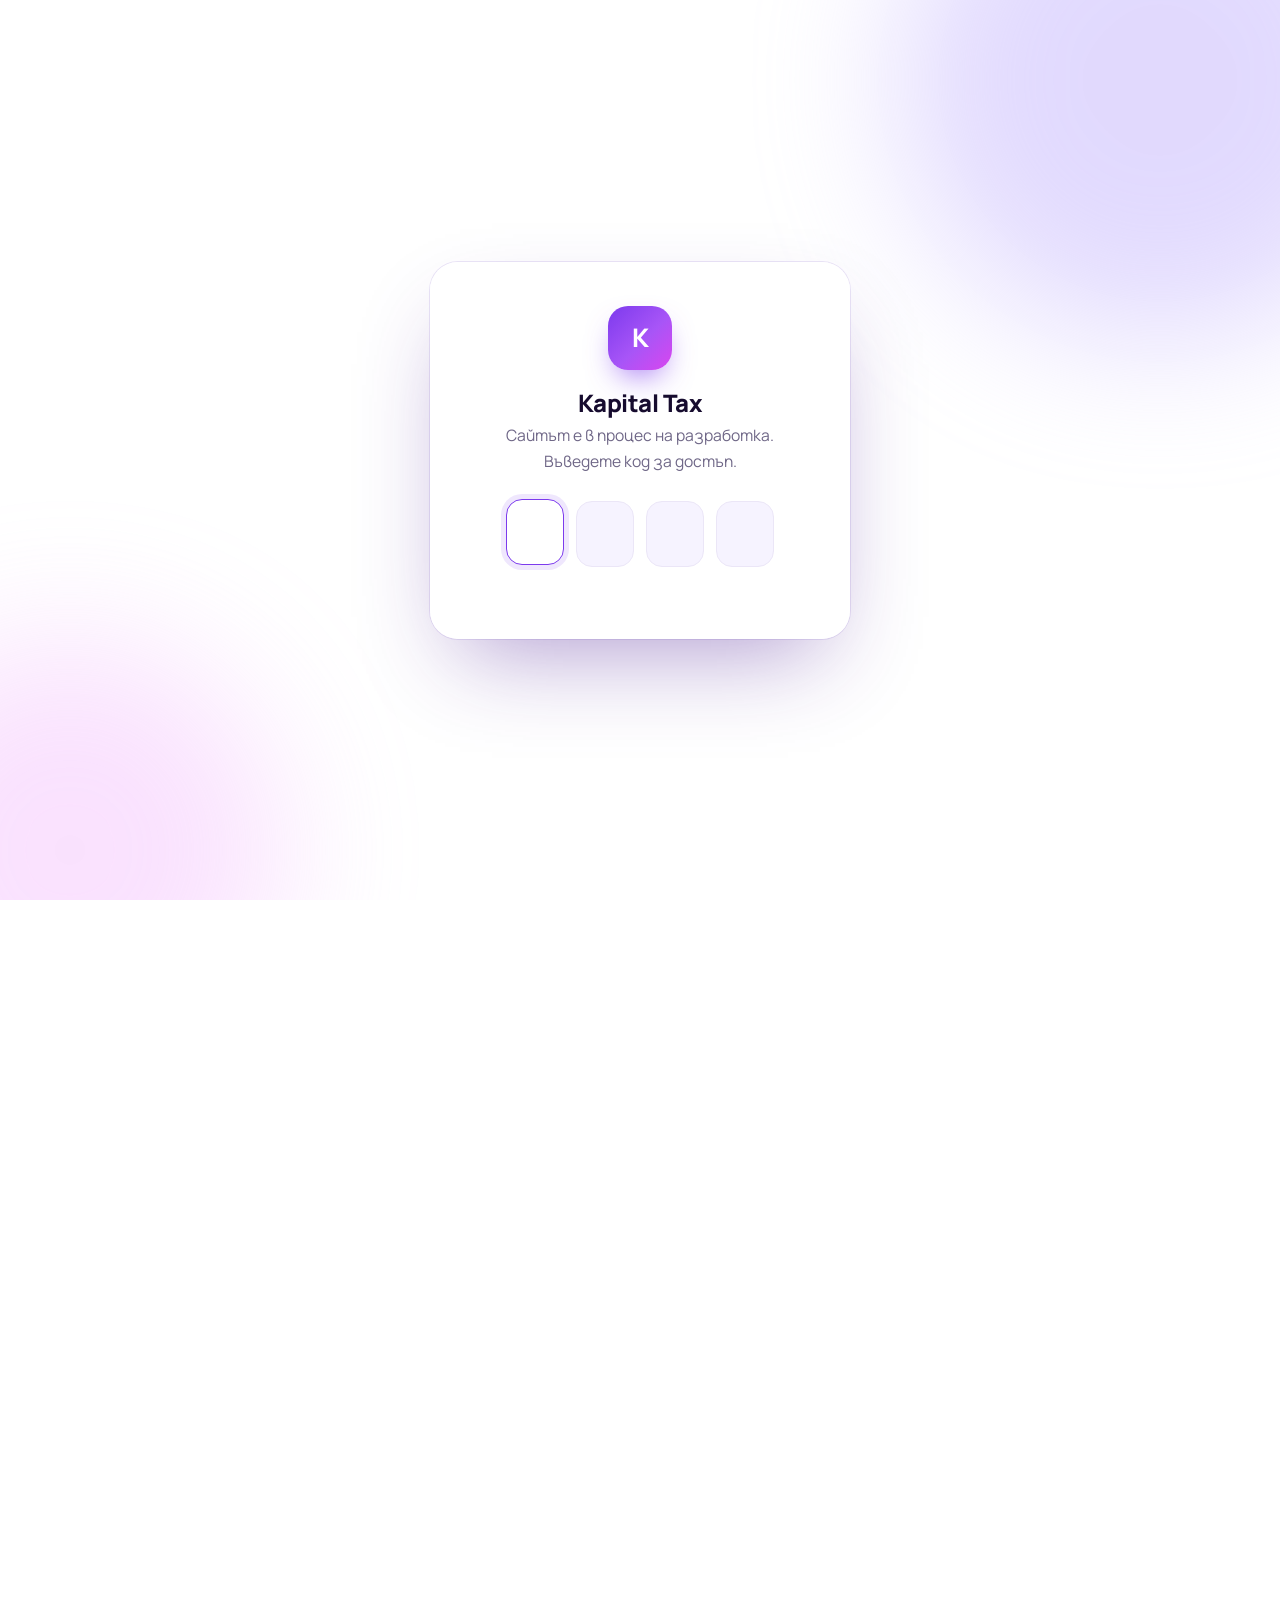
==== ceni.html @ 1e1e2629 "Kapital Tax website Co-Authored-By: Claude Opus 5.5 <noreply@anthropic.com>" ====
<!doctype html>
<html lang="bg">
<head>
  <meta charset="utf-8">
  <meta name="viewport" content="width=device-width, initial-scale=1">
  <title>Цени — Kapital Tax</title>
  <meta name="description" content="Прозрачни цени за счетоводно обслужване от Kapital Tax. Пакети за стартиращи, растящи и големи фирми.">
  <meta name="theme-color" content="#7c3aed">
  <link rel="icon" href="assets/img/favicon.svg" type="image/svg+xml">
  <link rel="preconnect" href="https://fonts.googleapis.com">
  <link rel="preconnect" href="https://fonts.gstatic.com" crossorigin>
  <link href="https://fonts.googleapis.com/css2?family=Manrope:wght@400;500;600;700;800&display=swap" rel="stylesheet">
  <link rel="stylesheet" href="assets/css/styles.css">
  <script src="assets/js/gate.js"></script>
</head>
<body data-page="ceni">
  <div class="loader"><span class="logo-mark">K</span></div>
  <header id="site-header"></header>

  <main>
    <section class="page-hero">
      <div class="hero-bg"><div class="grid-bg"></div><div class="blob blob-1"></div><div class="blob blob-2"></div></div>
      <div class="container">
        <div class="crumbs reveal"><a href="index.html">Начало</a> / <span>Цени</span></div>
        <h1 class="reveal" style="--d:.1s">Прозрачни цени, <span class="grad-text">без изненади</span></h1>
        <p class="reveal" style="--d:.2s">Изберете пакет според обема на бизнеса си. Всички цени са без ДДС и включват личен счетоводител.</p>
      </div>
    </section>

    <section class="section" style="padding-top:20px">
      <div class="container" style="text-align:center">
        <div class="toggle reveal">
          <span class="pill"></span>
          <button class="on" data-period="month">Месечно</button>
          <button data-period="year">Годишно <span class="save">−15%</span></button>
        </div>
        <div class="grid grid-3" data-stagger style="text-align:left;align-items:stretch">
          <div class="card price-card">
            <div class="card-icon" data-icon="rocket"></div>
            <h3>Старт</h3>
            <p>За нови фирми и ЕТ без регистрация по ДДС.</p>
            <div class="price">€<span class="val" data-month="90">90</span><small>/ месец</small></div>
            <ul>
              <li>До 30 документа месечно</li><li>Без ДДС регистрация</li><li>До 2 служители</li><li>Годишно приключване</li><li>Имейл поддръжка</li>
            </ul>
            <a href="kontakti.html?usluga=schetovodstvo" class="btn btn--ghost">Избери Старт</a>
          </div>
          <div class="card price-card featured">
            <span class="badge">Най-избиран</span>
            <div class="card-icon" data-icon="chart"></div>
            <h3>Бизнес</h3>
            <p>За растящи фирми, регистрирани по ДДС.</p>
            <div class="price">€<span class="val" data-month="190">190</span><small>/ месец</small></div>
            <ul>
              <li>До 120 документа месечно</li><li>ДДС, VIES и Интрастат</li><li>До 10 служители</li><li>Месечни управленски справки</li><li>Личен счетоводител</li><li>Приоритетна поддръжка</li>
            </ul>
            <a href="kontakti.html?usluga=schetovodstvo" class="btn btn--primary">Избери Бизнес <i data-icon="arrow"></i></a>
          </div>
          <div class="card price-card">
            <div class="card-icon" data-icon="building"></div>
            <h3>Премиум</h3>
            <p>За утвърдени компании с голям обем.</p>
            <div class="price">€<span class="val" data-month="390">390</span><small>/ месец</small></div>
            <ul>
              <li>Неограничени документи*</li><li>Над 10 служители</li><li>Данъчно планиране</li><li>Представителство пред НАП</li><li>Срещи на място</li><li>Финансов анализ и бюджет</li>
            </ul>
            <a href="kontakti.html?usluga=schetovodstvo" class="btn btn--ghost">Избери Премиум</a>
          </div>
        </div>
        <p class="reveal" style="color:var(--muted);font-size:.9rem;margin-top:30px">* В рамките на разумна употреба. Еднократни услуги (регистрация, консултации) се офертират отделно.</p>
      </div>
    </section>

    <section class="section section--tint">
      <div class="container">
        <div class="section-head center reveal">
          <span class="eyebrow">Еднократни услуги</span>
          <h2>Допълнителни услуги</h2>
        </div>
        <div class="grid grid-3" data-stagger>
          <div class="card"><div class="card-icon" data-icon="building"></div><h3>Регистрация на ЕООД</h3><p>Документи, ТР и банкова сметка.</p><div class="price" style="font-size:2rem">от €150</div></div>
          <div class="card"><div class="card-icon" data-icon="file"></div><h3>Годишно приключване</h3><p>За фирми без абонамент.</p><div class="price" style="font-size:2rem">от €250</div></div>
          <div class="card"><div class="card-icon" data-icon="chat"></div><h3>Данъчна консултация</h3><p>Час с данъчен експерт.</p><div class="price" style="font-size:2rem">от €60</div></div>
        </div>
      </div>
    </section>

    <section class="section">
      <div class="container">
        <div class="section-head center reveal"><span class="eyebrow">Въпроси за цените</span><h2>Полезно да знаете</h2></div>
        <div class="faq" data-stagger>
          <div class="faq-item"><button class="faq-q" aria-expanded="false">Има ли скрити такси?<span class="pm"></span></button><div class="faq-a"><div><p>Не. Цената в договора е цената, която плащате. Ако обемът ви се промени значително, предварително ви уведомяваме и договаряме нов пакет.</p></div></div></div>
          <div class="faq-item"><button class="faq-q" aria-expanded="false">Мога ли да сменя пакета си?<span class="pm"></span></button><div class="faq-a"><div><p>Да, по всяко време — с ефект от следващия месец.</p></div></div></div>
          <div class="faq-item"><button class="faq-q" aria-expanded="false">Има ли минимален срок на договора?<span class="pm"></span></button><div class="faq-a"><div><p>Месечните пакети нямат минимален срок, само 1 месец предизвестие. Годишното плащане носи 15% отстъпка.</p></div></div></div>
        </div>
      </div>
    </section>

    <section class="section" style="padding-top:0">
      <div class="container">
        <div class="cta reveal zoom">
          <span class="cta-orb o1"></span><span class="cta-orb o2"></span>
          <div style="position:relative"><h2>Нужна ви е персонална оферта?</h2><p>Изпратете ни няколко детайла и ще получите точна цена до 24 часа.</p></div>
          <div class="cta-actions"><a href="kontakti.html" class="btn btn--white" data-magnetic>Поискай оферта <i data-icon="arrow"></i></a></div>
        </div>
      </div>
    </section>
  </main>

  <footer id="site-footer"></footer>
  <script src="assets/js/main.js"></script>
</body>
</html>
---- assets/css/styles.css ----
/* =========================================================
   Kapital Tax — основен стил
   ========================================================= */
:root {
  --purple-900: #2a0f5c;
  --purple-800: #3b1585;
  --purple-700: #5b21b6;
  --purple-600: #6d28d9;
  --purple-500: #7c3aed;
  --purple-400: #a78bfa;
  --purple-200: #ddd6fe;
  --purple-100: #ede9fe;
  --purple-50: #f6f3ff;
  --pink: #d946ef;
  --ink: #160b2e;
  --text: #3d3554;
  --muted: #6f6787;
  --line: #ebe6f7;
  --white: #ffffff;
  --bg: #ffffff;
  --radius: 22px;
  --radius-sm: 14px;
  --shadow-sm: 0 2px 10px rgba(46, 16, 101, .06);
  --shadow: 0 18px 50px -18px rgba(76, 29, 149, .28);
  --shadow-lg: 0 40px 90px -30px rgba(76, 29, 149, .45);
  --grad: linear-gradient(135deg, #7c3aed 0%, #a855f7 55%, #d946ef 100%);
  --ease: cubic-bezier(.2, .8, .2, 1);
  --container: 1200px;
}

*, *::before, *::after { box-sizing: border-box; }
html { scroll-behavior: smooth; -webkit-text-size-adjust: 100%; }
body {
  margin: 0;
  font-family: "Manrope", system-ui, -apple-system, "Segoe UI", sans-serif;
  color: var(--text);
  background: var(--bg);
  line-height: 1.65;
  font-size: 17px;
  -webkit-font-smoothing: antialiased;
  overflow-x: hidden;
}
html, body, main { overflow-x: clip; }
img, svg { display: block; max-width: 100%; }
a { color: inherit; text-decoration: none; }
button, input, select, textarea { font: inherit; color: inherit; }
h1, h2, h3, h4 { color: var(--ink); line-height: 1.12; margin: 0 0 .5em; letter-spacing: -.02em; font-weight: 800; }
h1 { font-size: clamp(2.3rem, 5vw, 4.1rem); letter-spacing: -.035em; }
h2 { font-size: clamp(1.9rem, 3.8vw, 3rem); letter-spacing: -.03em; }
h3 { font-size: 1.28rem; }
p { margin: 0 0 1em; }
::selection { background: var(--purple-500); color: #fff; }

.container { width: min(var(--container), 100% - 40px); margin-inline: auto; }
.section { padding: clamp(80px, 11vw, 140px) 0; position: relative; }
.section--tint { background: var(--purple-50); }
.section--dark { background: var(--ink); color: #cfc7e6; }
.section--dark h2, .section--dark h3 { color: #fff; }

.grad-text {
  background: var(--grad);
  -webkit-background-clip: text;
  background-clip: text;
  color: transparent;
  background-size: 200% 200%;
  animation: gradShift 6s ease infinite;
}
@keyframes gradShift { 0%,100% { background-position: 0% 50%; } 50% { background-position: 100% 50%; } }

.eyebrow {
  display: inline-flex; align-items: center; gap: 10px;
  font-size: .8rem; font-weight: 700; letter-spacing: .14em; text-transform: uppercase;
  color: var(--purple-600);
  padding: 8px 16px; border-radius: 99px;
  background: var(--purple-100);
  margin-bottom: 22px;
}
.eyebrow::before { content: ""; width: 7px; height: 7px; border-radius: 50%; background: var(--purple-500); box-shadow: 0 0 0 4px rgba(124,58,237,.18); animation: pulse 2s infinite; }
.section--dark .eyebrow { background: rgba(167,139,250,.14); color: var(--purple-200); }
@keyframes pulse { 0%,100% { box-shadow: 0 0 0 4px rgba(124,58,237,.18); } 50% { box-shadow: 0 0 0 8px rgba(124,58,237,0); } }

.section-head { max-width: 720px; margin-bottom: 60px; }
.section-head.center { text-align: center; margin-inline: auto; }
.section-head p { font-size: 1.12rem; color: var(--muted); }
.section--dark .section-head p { color: #a99fc6; }

/* ---------- Buttons ---------- */
.btn {
  --bx: 50%; --by: 50%;
  position: relative; display: inline-flex; align-items: center; justify-content: center; gap: 10px;
  padding: 16px 28px; border-radius: 99px; border: 0; cursor: pointer;
  font-weight: 700; font-size: 1rem; white-space: nowrap;
  transition: transform .35s var(--ease), box-shadow .35s var(--ease), background .3s;
  overflow: hidden; isolation: isolate;
}
.btn svg { width: 18px; height: 18px; transition: transform .35s var(--ease); }
.btn:hover svg { transform: translateX(4px); }
.btn--primary { background: var(--grad); color: #fff; box-shadow: 0 14px 34px -12px rgba(124,58,237,.7); }
.btn--primary::after {
  content: ""; position: absolute; inset: 0; z-index: -1;
  background: radial-gradient(160px circle at var(--bx) var(--by), rgba(255,255,255,.35), transparent 60%);
  opacity: 0; transition: opacity .3s;
}
.btn--primary:hover { transform: translateY(-3px); box-shadow: 0 22px 40px -14px rgba(124,58,237,.8); }
.btn--primary:hover::after { opacity: 1; }
.btn--ghost { background: #fff; color: var(--ink); box-shadow: inset 0 0 0 1.5px var(--line); }
.btn--ghost:hover { box-shadow: inset 0 0 0 1.5px var(--purple-400); color: var(--purple-600); transform: translateY(-3px); }
.btn--white { background: #fff; color: var(--purple-700); }
.btn--white:hover { transform: translateY(-3px); box-shadow: 0 20px 40px -14px rgba(0,0,0,.4); }
.btn--sm { padding: 12px 22px; font-size: .94rem; }

/* ---------- Header ---------- */
.header {
  position: fixed; inset: 0 0 auto; z-index: 100;
  padding: 18px 0;
  transition: padding .4s var(--ease), background .4s, box-shadow .4s, backdrop-filter .4s;
}
.header.scrolled {
  padding: 10px 0;
  background: rgba(255,255,255,.93);
  backdrop-filter: saturate(180%) blur(16px);
  -webkit-backdrop-filter: saturate(180%) blur(16px);
  box-shadow: 0 1px 0 var(--line), 0 10px 30px -20px rgba(76,29,149,.25);
}
.header .container { display: flex; align-items: center; justify-content: space-between; gap: 24px; }
.logo { display: flex; align-items: center; gap: 12px; font-weight: 800; font-size: 1.28rem; color: var(--ink); letter-spacing: -.02em; }
.logo-mark {
  width: 42px; height: 42px; border-radius: 13px; background: var(--grad);
  display: grid; place-items: center; color: #fff; font-weight: 800; font-size: 1.15rem;
  box-shadow: 0 10px 22px -8px rgba(124,58,237,.7);
  transition: transform .5s var(--ease);
}
.logo:hover .logo-mark { transform: rotate(-8deg) scale(1.06); }
.logo span b { color: var(--purple-600); font-weight: 800; }

.nav { display: flex; align-items: center; gap: 6px; }
.nav a {
  position: relative; padding: 10px 16px; border-radius: 99px; font-weight: 600; font-size: .97rem; color: var(--text);
  transition: color .25s, background .25s;
}
.nav a:hover { color: var(--purple-600); background: var(--purple-50); }
.nav a.active { color: var(--purple-600); }
.nav a.active::after { content: ""; position: absolute; left: 50%; bottom: 4px; width: 5px; height: 5px; border-radius: 50%; background: var(--purple-500); transform: translateX(-50%); }
.header-cta { display: flex; align-items: center; gap: 14px; }
.header-phone { font-weight: 700; color: var(--ink); font-size: .95rem; display: flex; align-items: center; gap: 8px; }
.header-phone svg { width: 18px; color: var(--purple-500); }

.burger { display: none; width: 46px; height: 46px; border-radius: 14px; border: 0; background: var(--purple-50); cursor: pointer; position: relative; }
.burger span { position: absolute; left: 13px; right: 13px; height: 2px; background: var(--ink); border-radius: 2px; transition: transform .4s var(--ease), opacity .3s, top .4s var(--ease); }
.burger span:nth-child(1) { top: 16px; } .burger span:nth-child(2) { top: 22px; } .burger span:nth-child(3) { top: 28px; }
body.menu-open .burger span:nth-child(1) { top: 22px; transform: rotate(45deg); }
body.menu-open .burger span:nth-child(2) { opacity: 0; }
body.menu-open .burger span:nth-child(3) { top: 22px; transform: rotate(-45deg); }

/* ---------- Hero ---------- */
.hero { position: relative; padding: 170px 0 110px; overflow: hidden; }
.hero-bg { position: absolute; inset: 0; z-index: -1; pointer-events: none; }
.blob { position: absolute; border-radius: 50%; filter: blur(70px); opacity: .55; will-change: transform; }
.blob-1 { width: 560px; height: 560px; background: #c4b5fd; top: -160px; right: -120px; animation: float1 16s ease-in-out infinite; }
.blob-2 { width: 420px; height: 420px; background: #f0abfc; bottom: -120px; left: -140px; opacity: .35; animation: float2 18s ease-in-out infinite; }
.blob-3 { width: 300px; height: 300px; background: #a78bfa; top: 40%; left: 45%; opacity: .25; animation: float1 20s ease-in-out infinite reverse; }
@keyframes float1 { 0%,100% { transform: translate(0,0) scale(1); } 33% { transform: translate(-60px,50px) scale(1.08); } 66% { transform: translate(40px,-30px) scale(.95); } }
@keyframes float2 { 0%,100% { transform: translate(0,0) scale(1); } 50% { transform: translate(80px,-60px) scale(1.1); } }
.grid-bg {
  position: absolute; inset: 0;
  background-image: linear-gradient(rgba(124,58,237,.07) 1px, transparent 1px), linear-gradient(90deg, rgba(124,58,237,.07) 1px, transparent 1px);
  background-size: 64px 64px;
  mask-image: radial-gradient(ellipse 70% 60% at 50% 30%, #000 30%, transparent 80%);
  -webkit-mask-image: radial-gradient(ellipse 70% 60% at 50% 30%, #000 30%, transparent 80%);
}
.hero-grid { display: grid; grid-template-columns: 1.1fr .9fr; gap: 60px; align-items: center; }
.hero h1 .line { display: block; overflow: hidden; }
.hero h1 .line > span { display: inline-block; transform: translateY(110%); animation: lineUp 1s var(--ease) forwards; }
.hero h1 .line:nth-child(2) > span { animation-delay: .12s; }
.hero h1 .line:nth-child(3) > span { animation-delay: .24s; }
@keyframes lineUp { to { transform: translateY(0); } }
.hero-lead { font-size: 1.2rem; color: var(--muted); max-width: 560px; margin: 26px 0 38px; }
.hero-actions { display: flex; gap: 14px; flex-wrap: wrap; }
.hero-trust { display: flex; align-items: center; gap: 18px; margin-top: 46px; }
.avatars { display: flex; }
.avatars span {
  width: 44px; height: 44px; border-radius: 50%; border: 3px solid #fff; margin-left: -12px;
  display: grid; place-items: center; font-weight: 700; color: #fff; font-size: .85rem;
  box-shadow: var(--shadow-sm);
}
.avatars span:first-child { margin-left: 0; }
.hero-trust small { display: block; color: var(--muted); font-size: .9rem; }
.hero-trust strong { color: var(--ink); }
.stars { color: #f5b301; letter-spacing: 2px; font-size: .95rem; }

/* Hero visual: dashboard card */
.hero-visual { position: relative; perspective: 1400px; }
.dash {
  position: relative; background: #fff; border-radius: 28px; padding: 28px;
  box-shadow: var(--shadow-lg), 0 0 0 1px var(--line);
  transform-style: preserve-3d; transition: transform .2s ease-out;
  animation: dashIn 1.2s var(--ease) .3s both;
}
@keyframes dashIn { from { opacity: 0; transform: translateY(60px) rotateX(18deg); } to { opacity: 1; transform: none; } }
.dash-top { display: flex; justify-content: space-between; align-items: center; margin-bottom: 18px; }
.dash-top small { color: var(--muted); font-weight: 600; font-size: .85rem; }
.dash-amount { font-size: 2.3rem; font-weight: 800; color: var(--ink); letter-spacing: -.03em; line-height: 1; }
.chip { font-size: .78rem; font-weight: 700; padding: 6px 12px; border-radius: 99px; background: #dcfce7; color: #15803d; }
.chart { height: 150px; margin: 18px 0 22px; }
.chart path.area { fill: url(#chartGrad); }
.chart path.stroke { fill: none; stroke: var(--purple-500); stroke-width: 3; stroke-linecap: round; stroke-dasharray: 900; stroke-dashoffset: 900; animation: draw 2.4s var(--ease) .9s forwards; }
@keyframes draw { to { stroke-dashoffset: 0; } }
.dash-rows { display: grid; gap: 12px; }
.dash-row { display: flex; align-items: center; gap: 14px; padding: 12px 14px; border-radius: 14px; background: var(--purple-50); }
.dash-row .ic { width: 38px; height: 38px; border-radius: 11px; display: grid; place-items: center; background: #fff; color: var(--purple-600); flex-shrink: 0; }
.dash-row .ic svg { width: 19px; }
.dash-row div { flex: 1; font-size: .9rem; }
.dash-row b { display: block; color: var(--ink); font-size: .95rem; }
.dash-row small { color: var(--muted); }
.dash-row .ok { color: #16a34a; font-weight: 700; font-size: .85rem; }
.float-card {
  position: absolute; background: #fff; border-radius: 18px; padding: 14px 18px;
  box-shadow: var(--shadow), 0 0 0 1px var(--line); display: flex; align-items: center; gap: 12px;
  font-size: .9rem; font-weight: 600; color: var(--ink);
  animation: bob 6s ease-in-out infinite;
}
.float-card .ic { width: 38px; height: 38px; border-radius: 12px; background: var(--grad); color: #fff; display: grid; place-items: center; }
.float-card .ic svg { width: 18px; }
.float-card small { display: block; color: var(--muted); font-weight: 500; font-size: .8rem; }
.fc-1 { top: -54px; left: -40px; animation-delay: -2s; }
.fc-2 { bottom: 40px; right: -46px; }
@keyframes bob { 0%,100% { transform: translateY(0); } 50% { transform: translateY(-14px); } }

/* ---------- Marquee ---------- */
.marquee { padding: 34px 0; border-block: 1px solid var(--line); overflow: hidden; position: relative; background: #fff; }
.marquee::before, .marquee::after { content: ""; position: absolute; top: 0; bottom: 0; width: 140px; z-index: 2; }
.marquee::before { left: 0; background: linear-gradient(90deg, #fff, transparent); }
.marquee::after { right: 0; background: linear-gradient(-90deg, #fff, transparent); }
.marquee-track { display: flex; gap: 70px; width: max-content; animation: marquee 34s linear infinite; }
.marquee-track span { display: flex; align-items: center; gap: 12px; font-weight: 700; font-size: 1.1rem; color: #b3abc9; white-space: nowrap; }
.marquee-track span svg { width: 22px; color: var(--purple-400); }
@keyframes marquee { to { transform: translateX(-50%); } }

/* ---------- Cards / services ---------- */
.grid { display: grid; gap: 26px; }
.grid-3 { grid-template-columns: repeat(3, 1fr); }
.grid-2 { grid-template-columns: repeat(2, 1fr); }
.grid-4 { grid-template-columns: repeat(4, 1fr); }

.card {
  --mx: 50%; --my: 50%;
  position: relative; background: #fff; border-radius: var(--radius); padding: 36px 32px;
  box-shadow: 0 0 0 1px var(--line); overflow: hidden;
  transition: transform .5s var(--ease), box-shadow .5s var(--ease);
}
.card::before {
  content: ""; position: absolute; inset: 0; pointer-events: none;
  background: radial-gradient(420px circle at var(--mx) var(--my), rgba(124,58,237,.10), transparent 45%);
  opacity: 0; transition: opacity .4s;
}
.card:hover { transform: translateY(-8px); box-shadow: 0 0 0 1px var(--purple-200), var(--shadow); }
.card:hover::before { opacity: 1; }
.card-icon {
  width: 60px; height: 60px; border-radius: 18px; display: grid; place-items: center;
  background: var(--purple-100); color: var(--purple-600); margin-bottom: 26px;
  transition: transform .5s var(--ease), background .4s, color .4s;
}
.card-icon svg { width: 28px; height: 28px; }
.card:hover .card-icon { background: var(--grad); color: #fff; transform: rotate(-6deg) scale(1.06); }
.card p { color: var(--muted); font-size: .98rem; }
.card-link { display: inline-flex; align-items: center; gap: 8px; font-weight: 700; color: var(--purple-600); font-size: .95rem; margin-top: 6px; }
.card-link svg { width: 16px; transition: transform .35s var(--ease); }
.card:hover .card-link svg { transform: translateX(5px); }
.card-num { position: absolute; top: 26px; right: 30px; font-weight: 800; font-size: 3.2rem; color: var(--purple-50); line-height: 1; transition: color .4s; }
.card:hover .card-num { color: var(--purple-100); }
.card ul { list-style: none; padding: 0; margin: 18px 0 0; display: grid; gap: 10px; }
.card ul li { display: flex; gap: 10px; font-size: .95rem; color: var(--text); }
.card ul li::before { content: ""; flex-shrink: 0; width: 20px; height: 20px; margin-top: 3px; border-radius: 50%; background: var(--purple-100) url("data:image/svg+xml,%3Csvg xmlns='http://www.w3.org/2000/svg' viewBox='0 0 24 24' fill='none' stroke='%237c3aed' stroke-width='3' stroke-linecap='round' stroke-linejoin='round'%3E%3Cpath d='M20 6 9 17l-5-5'/%3E%3C/svg%3E") center/12px no-repeat; }

/* ---------- Stats ---------- */
.stats { display: grid; grid-template-columns: repeat(4, 1fr); gap: 20px; }
.stat { padding: 34px 28px; border-radius: var(--radius); background: rgba(255,255,255,.04); border: 1px solid rgba(255,255,255,.08); transition: background .4s, transform .5s var(--ease); }
.stat:hover { background: rgba(167,139,250,.08); transform: translateY(-6px); }
.stat-num { font-size: clamp(2.6rem, 4.5vw, 3.6rem); font-weight: 800; color: #fff; letter-spacing: -.04em; line-height: 1; }
.stat-num sup { font-size: .5em; color: var(--purple-400); top: -.8em; margin-left: 2px; }
.stat p { margin: 12px 0 0; color: #a99fc6; font-size: .96rem; }
.dark-glow { position: absolute; inset: 0; overflow: hidden; pointer-events: none; }
.dark-glow::before { content: ""; position: absolute; width: 700px; height: 700px; border-radius: 50%; background: radial-gradient(circle, rgba(124,58,237,.35), transparent 65%); top: -350px; left: 50%; transform: translateX(-50%); }

/* ---------- Split / feature ---------- */
.split { display: grid; grid-template-columns: 1fr 1fr; gap: 80px; align-items: center; }
.feature-list { display: grid; gap: 22px; margin-top: 34px; }
.feature { display: flex; gap: 18px; }
.feature .ic { width: 50px; height: 50px; flex-shrink: 0; border-radius: 15px; background: var(--purple-100); color: var(--purple-600); display: grid; place-items: center; }
.feature .ic svg { width: 24px; }
.feature h4 { margin: 2px 0 4px; font-size: 1.08rem; }
.feature p { margin: 0; color: var(--muted); font-size: .97rem; }
.visual-stack { position: relative; aspect-ratio: 1 / 1.02; }
.vs-main {
  position: absolute; inset: 0 10% 10% 0; border-radius: 30px; background: var(--grad); overflow: hidden;
  box-shadow: var(--shadow-lg);
}
.vs-main::before { content: ""; position: absolute; inset: 0; background: radial-gradient(circle at 20% 20%, rgba(255,255,255,.35), transparent 50%), repeating-linear-gradient(45deg, rgba(255,255,255,.06) 0 2px, transparent 2px 22px); }
.vs-main .big { position: absolute; left: 40px; bottom: 40px; color: #fff; }
.vs-main .big b { font-size: clamp(3.4rem, 7vw, 5.6rem); line-height: 1; display: block; letter-spacing: -.04em; }
.vs-main .big span { opacity: .85; font-weight: 600; }
.vs-ring { position: absolute; top: 40px; right: 18%; width: 140px; height: 140px; }
.vs-ring circle { fill: none; stroke-width: 10; }
.vs-ring .bg { stroke: rgba(255,255,255,.2); }
.vs-ring .fg { stroke: #fff; stroke-linecap: round; stroke-dasharray: 377; stroke-dashoffset: 377; transform: rotate(-90deg); transform-origin: center; transition: stroke-dashoffset 2s var(--ease); }
.in .vs-ring .fg { stroke-dashoffset: 30; }
.vs-card {
  position: absolute; right: 0; bottom: 0; width: 58%; background: #fff; border-radius: 24px; padding: 24px;
  box-shadow: var(--shadow-lg), 0 0 0 1px var(--line);
}
.vs-card h4 { font-size: 1rem; margin-bottom: 14px; }
.bar { height: 8px; border-radius: 9px; background: var(--purple-100); overflow: hidden; margin: 6px 0 14px; }
.bar i { display: block; height: 100%; width: 0; border-radius: inherit; background: var(--grad); transition: width 1.6s var(--ease) .3s; }
.in .bar i { width: var(--w); }
.bar-label { display: flex; justify-content: space-between; font-size: .85rem; font-weight: 600; color: var(--text); }

/* ---------- Process ---------- */
.process { display: grid; grid-template-columns: repeat(4, 1fr); gap: 26px; position: relative; counter-reset: step; }
.process::before { content: ""; position: absolute; top: 34px; left: 12%; right: 12%; height: 2px; background: repeating-linear-gradient(90deg, var(--purple-200) 0 8px, transparent 8px 16px); }
.step { position: relative; text-align: center; padding: 0 10px; }
.step-dot {
  width: 70px; height: 70px; border-radius: 50%; margin: 0 auto 24px; display: grid; place-items: center;
  background: #fff; color: var(--purple-600); font-weight: 800; font-size: 1.3rem; position: relative;
  box-shadow: 0 0 0 1px var(--purple-200), 0 0 0 8px var(--purple-50);
  transition: transform .5s var(--ease), background .4s, color .4s;
}
.step:hover .step-dot { background: var(--grad); color: #fff; transform: scale(1.1); }
.step p { color: var(--muted); font-size: .96rem; }

/* ---------- Testimonials ---------- */
.testi-wrap { position: relative; overflow: hidden; }
.testi-track { display: flex; transition: transform .8s var(--ease); }
.testi { flex: 0 0 100%; padding: 0 4px; }
.testi-card { background: #fff; border-radius: 30px; padding: clamp(32px, 5vw, 60px); box-shadow: 0 0 0 1px var(--line), var(--shadow); display: grid; grid-template-columns: auto 1fr; gap: 40px; align-items: center; }
.quote-mark { width: 90px; height: 90px; border-radius: 26px; background: var(--grad); display: grid; place-items: center; color: #fff; }
.quote-mark svg { width: 42px; }
.testi blockquote { margin: 0 0 22px; font-size: clamp(1.15rem, 2vw, 1.45rem); color: var(--ink); font-weight: 600; line-height: 1.5; letter-spacing: -.01em; }
.testi-author { display: flex; align-items: center; gap: 14px; }
.testi-author .av { width: 50px; height: 50px; border-radius: 50%; display: grid; place-items: center; color: #fff; font-weight: 700; }
.testi-author b { color: var(--ink); display: block; }
.testi-author small { color: var(--muted); }
.testi-nav { display: flex; align-items: center; justify-content: center; gap: 14px; margin-top: 34px; }
.testi-nav button { width: 52px; height: 52px; border-radius: 50%; border: 0; background: #fff; box-shadow: 0 0 0 1px var(--line); cursor: pointer; display: grid; place-items: center; color: var(--ink); transition: background .3s, color .3s, transform .3s; }
.testi-nav button:hover { background: var(--purple-600); color: #fff; transform: scale(1.06); }
.testi-nav button svg { width: 20px; }
.dots { display: flex; gap: 8px; }
.dots i { width: 8px; height: 8px; border-radius: 9px; background: var(--purple-200); transition: width .4s var(--ease), background .3s; cursor: pointer; }
.dots i.on { width: 30px; background: var(--purple-600); }

/* ---------- FAQ ---------- */
.faq { max-width: 860px; margin: 0 auto; display: grid; gap: 14px; }
.faq-item { background: #fff; border-radius: 20px; box-shadow: 0 0 0 1px var(--line); transition: box-shadow .4s; }
.faq-item.open { box-shadow: 0 0 0 1.5px var(--purple-400), var(--shadow); }
.faq-q { width: 100%; text-align: left; background: none; border: 0; cursor: pointer; padding: 24px 28px; display: flex; justify-content: space-between; align-items: center; gap: 20px; font-weight: 700; font-size: 1.08rem; color: var(--ink); }
.faq-q .pm { width: 34px; height: 34px; flex-shrink: 0; border-radius: 50%; background: var(--purple-50); position: relative; transition: background .3s, transform .5s var(--ease); }
.faq-q .pm::before, .faq-q .pm::after { content: ""; position: absolute; left: 50%; top: 50%; width: 12px; height: 2px; background: var(--purple-600); border-radius: 2px; transform: translate(-50%,-50%); transition: transform .4s var(--ease), background .3s; }
.faq-q .pm::after { transform: translate(-50%,-50%) rotate(90deg); }
.faq-item.open .pm { background: var(--purple-600); transform: rotate(180deg); }
.faq-item.open .pm::before, .faq-item.open .pm::after { background: #fff; }
.faq-item.open .pm::after { transform: translate(-50%,-50%) rotate(0); }
.faq-a { display: grid; grid-template-rows: 0fr; transition: grid-template-rows .5s var(--ease); }
.faq-item.open .faq-a { grid-template-rows: 1fr; }
.faq-a > div { overflow: hidden; }
.faq-a p { padding: 0 28px 24px; margin: 0; color: var(--muted); }

/* ---------- CTA ---------- */
.cta {
  position: relative; border-radius: 36px; padding: clamp(50px, 7vw, 90px); overflow: hidden; color: #fff;
  background: linear-gradient(135deg, #4c1d95, #7c3aed 50%, #c026d3);
  background-size: 200% 200%; animation: gradShift 10s ease infinite;
  display: grid; grid-template-columns: 1.4fr auto; gap: 40px; align-items: center;
}
.cta h2 { color: #fff; margin-bottom: 12px; }
.cta p { color: rgba(255,255,255,.82); font-size: 1.12rem; margin: 0; max-width: 560px; }
.cta-orb { position: absolute; border-radius: 50%; border: 1px solid rgba(255,255,255,.18); pointer-events: none; }
.cta-orb.o1 { width: 420px; height: 420px; right: -120px; top: -180px; animation: spin 30s linear infinite; }
.cta-orb.o2 { width: 620px; height: 620px; right: -220px; top: -280px; border-style: dashed; animation: spin 50s linear infinite reverse; }
.cta-orb.o1::after { content: ""; position: absolute; width: 14px; height: 14px; border-radius: 50%; background: #fff; top: 50%; left: -7px; box-shadow: 0 0 20px #fff; }
@keyframes spin { to { transform: rotate(360deg); } }
.cta-actions { position: relative; display: flex; gap: 14px; flex-wrap: wrap; }

/* ---------- Page hero (inner pages) ---------- */
.page-hero { position: relative; padding: 180px 0 90px; overflow: hidden; text-align: center; }
.page-hero p { max-width: 640px; margin: 22px auto 0; font-size: 1.18rem; color: var(--muted); }
.crumbs { display: inline-flex; gap: 10px; font-size: .9rem; color: var(--muted); margin-bottom: 18px; font-weight: 600; }
.crumbs a:hover { color: var(--purple-600); }

/* ---------- Pricing ---------- */
.toggle { display: inline-flex; padding: 6px; border-radius: 99px; background: var(--purple-50); box-shadow: inset 0 0 0 1px var(--line); position: relative; margin: 0 auto 50px; }
.toggle button { position: relative; z-index: 1; border: 0; background: none; padding: 12px 26px; border-radius: 99px; font-weight: 700; cursor: pointer; color: var(--muted); transition: color .3s; }
.toggle button.on { color: #fff; }
.toggle .pill { position: absolute; top: 6px; bottom: 6px; left: 6px; border-radius: 99px; background: var(--grad); transition: transform .5s var(--ease), width .5s var(--ease); box-shadow: 0 8px 20px -8px rgba(124,58,237,.7); }
.toggle .save { font-size: .72rem; background: #dcfce7; color: #15803d; padding: 3px 8px; border-radius: 99px; margin-left: 6px; }
.price-card { display: flex; flex-direction: column; }
.price-card.featured { background: var(--ink); color: #cfc7e6; box-shadow: var(--shadow-lg); transform: scale(1.03); }
.price-card.featured:hover { transform: scale(1.03) translateY(-8px); }
.price-card.featured h3, .price-card.featured .price { color: #fff; }
.price-card.featured p, .price-card.featured ul li { color: #cfc7e6; }
.price-card.featured ul li::before { background-color: rgba(167,139,250,.2); }
.badge { position: absolute; top: 24px; right: 24px; font-size: .75rem; font-weight: 700; padding: 6px 12px; border-radius: 99px; background: var(--grad); color: #fff; }
.price { font-size: 3rem; font-weight: 800; color: var(--ink); letter-spacing: -.04em; line-height: 1; margin: 16px 0 6px; display: flex; align-items: baseline; gap: 6px; }
.price small { font-size: .95rem; font-weight: 600; color: var(--muted); letter-spacing: 0; }
.price .val { display: inline-block; transition: transform .4s var(--ease), opacity .3s; }
.price .val.flip { transform: translateY(-10px); opacity: 0; }
.price-card .btn { margin-top: auto; }
.price-card ul { margin-bottom: 30px; }

/* ---------- Team / values ---------- */
.team-card { text-align: center; padding: 30px 24px 34px; }
.team-photo { width: 120px; height: 120px; margin: 0 auto 22px; border-radius: 34px; display: grid; place-items: center; color: #fff; font-size: 2.1rem; font-weight: 800; transition: border-radius .6s var(--ease), transform .6s var(--ease); }
.team-card:hover .team-photo { border-radius: 50%; transform: rotate(-4deg); }
.team-card small { color: var(--purple-600); font-weight: 700; font-size: .9rem; }
.team-card p { margin-top: 12px; }
.timeline { position: relative; max-width: 860px; margin: 0 auto; }
.timeline::before { content: ""; position: absolute; left: 22px; top: 0; bottom: 0; width: 2px; background: linear-gradient(var(--purple-500), var(--purple-100)); }
.tl-item { position: relative; padding: 0 0 46px 76px; }
.tl-item::before { content: ""; position: absolute; left: 12px; top: 4px; width: 22px; height: 22px; border-radius: 50%; background: #fff; border: 5px solid var(--purple-500); box-shadow: 0 0 0 6px var(--purple-50); }
.tl-item b { color: var(--purple-600); font-size: .9rem; letter-spacing: .1em; }
.tl-item h3 { margin: 6px 0 8px; }
.tl-item p { color: var(--muted); margin: 0; }

/* ---------- Service detail (services page) ---------- */
.svc { display: grid; grid-template-columns: 1fr 1fr; gap: 70px; align-items: center; padding: 70px 0; border-bottom: 1px solid var(--line); }
.svc:last-child { border-bottom: 0; }
.svc:nth-child(even) .svc-visual { order: -1; }
.svc-visual {
  position: relative; border-radius: 30px; aspect-ratio: 4/3; background: var(--purple-50); overflow: hidden;
  display: grid; place-items: center; box-shadow: 0 0 0 1px var(--line);
}
.svc-visual::before { content: ""; position: absolute; width: 70%; aspect-ratio: 1; border-radius: 50%; background: var(--grad); filter: blur(60px); opacity: .35; animation: float1 14s ease-in-out infinite; }
.svc-visual .glyph { position: relative; width: 150px; height: 150px; border-radius: 40px; background: #fff; display: grid; place-items: center; color: var(--purple-600); box-shadow: var(--shadow-lg); transition: transform .8s var(--ease); }
.svc-visual .glyph svg { width: 70px; height: 70px; }
.svc:hover .glyph { transform: rotate(-8deg) scale(1.06); }
.svc-visual .tag { position: absolute; background: #fff; border-radius: 14px; padding: 10px 16px; font-weight: 700; font-size: .88rem; color: var(--ink); box-shadow: var(--shadow); animation: bob 7s ease-in-out infinite; }
.svc-visual .tag.t1 { top: 14%; left: 8%; }
.svc-visual .tag.t2 { bottom: 14%; right: 8%; animation-delay: -3s; }
.svc .num { font-weight: 800; color: var(--purple-400); letter-spacing: .1em; font-size: .9rem; }
.svc ul { list-style: none; padding: 0; margin: 24px 0 30px; display: grid; grid-template-columns: 1fr 1fr; gap: 12px 20px; }
.svc ul li { display: flex; gap: 10px; font-size: .97rem; }
.svc ul li::before { content: ""; flex-shrink: 0; width: 20px; height: 20px; margin-top: 3px; border-radius: 50%; background: var(--purple-100) url("data:image/svg+xml,%3Csvg xmlns='http://www.w3.org/2000/svg' viewBox='0 0 24 24' fill='none' stroke='%237c3aed' stroke-width='3' stroke-linecap='round' stroke-linejoin='round'%3E%3Cpath d='M20 6 9 17l-5-5'/%3E%3C/svg%3E") center/12px no-repeat; }
.svc-nav { position: sticky; top: 84px; z-index: 50; display: flex; justify-content: center; gap: 8px; flex-wrap: wrap; padding: 14px; margin: 0 auto; width: fit-content; max-width: 100%; border-radius: 99px; background: rgba(255,255,255,.85); backdrop-filter: blur(14px); -webkit-backdrop-filter: blur(14px); box-shadow: 0 0 0 1px var(--line), var(--shadow-sm); }
.svc-nav a { padding: 9px 18px; border-radius: 99px; font-weight: 600; font-size: .92rem; transition: background .3s, color .3s; }
.svc-nav a:hover, .svc-nav a.on { background: var(--purple-600); color: #fff; }

/* ---------- Contact ---------- */
.contact-grid { display: grid; grid-template-columns: .85fr 1.15fr; gap: 50px; align-items: start; }
.contact-info { display: grid; gap: 16px; }
.info-card { display: flex; gap: 18px; align-items: flex-start; padding: 24px; border-radius: 20px; background: #fff; box-shadow: 0 0 0 1px var(--line); transition: transform .4s var(--ease), box-shadow .4s; }
.info-card:hover { transform: translateX(6px); box-shadow: 0 0 0 1px var(--purple-200), var(--shadow); }
.info-card .ic { width: 52px; height: 52px; flex-shrink: 0; border-radius: 16px; background: var(--grad); color: #fff; display: grid; place-items: center; }
.info-card .ic svg { width: 22px; }
.info-card small { color: var(--muted); font-weight: 600; font-size: .85rem; }
.info-card b { display: block; color: var(--ink); font-size: 1.05rem; }
.info-card a:hover { color: var(--purple-600); }
.form-card { background: #fff; border-radius: 30px; padding: clamp(28px, 4vw, 50px); box-shadow: 0 0 0 1px var(--line), var(--shadow-lg); position: relative; overflow: hidden; }
.form-card h2 { font-size: clamp(1.6rem, 3vw, 2.2rem); }
.form-grid { display: grid; grid-template-columns: 1fr 1fr; gap: 18px; margin-top: 28px; }
.form-grid .full { grid-column: 1 / -1; }
.field { position: relative; }
.field input, .field select, .field textarea {
  width: 100%; padding: 26px 18px 10px; border-radius: 16px; border: 1.5px solid var(--line); background: var(--purple-50);
  outline: none; font-size: 1rem; transition: border-color .3s, background .3s, box-shadow .3s; appearance: none; -webkit-appearance: none;
}
.field textarea { min-height: 150px; resize: vertical; }
.field label { position: absolute; left: 19px; top: 18px; color: var(--muted); font-size: 1rem; pointer-events: none; transition: all .25s var(--ease); }
.field input:focus, .field select:focus, .field textarea:focus { border-color: var(--purple-500); background: #fff; box-shadow: 0 0 0 5px rgba(124,58,237,.12); }
.field input:focus + label, .field input:not(:placeholder-shown) + label,
.field textarea:focus + label, .field textarea:not(:placeholder-shown) + label,
.field select + label { top: 8px; font-size: .76rem; font-weight: 700; color: var(--purple-600); letter-spacing: .02em; }
.field select { cursor: pointer; background-image: url("data:image/svg+xml,%3Csvg xmlns='http://www.w3.org/2000/svg' viewBox='0 0 24 24' fill='none' stroke='%237c3aed' stroke-width='2.5' stroke-linecap='round' stroke-linejoin='round'%3E%3Cpath d='m6 9 6 6 6-6'/%3E%3C/svg%3E"); background-repeat: no-repeat; background-position: right 16px center; background-size: 18px; padding-right: 46px; }
.field.error input, .field.error textarea, .field.error select { border-color: #e11d48; background: #fff1f3; }
.field .err { display: none; color: #e11d48; font-size: .82rem; font-weight: 600; margin-top: 6px; padding-left: 4px; }
.field.error .err { display: block; }
.chips { display: flex; flex-wrap: wrap; gap: 10px; }
.chips label { cursor: pointer; }
.chips input { position: absolute; opacity: 0; pointer-events: none; }
.chips span { display: inline-block; padding: 10px 18px; border-radius: 99px; border: 1.5px solid var(--line); font-weight: 600; font-size: .92rem; transition: all .3s var(--ease); user-select: none; }
.chips label:hover span { border-color: var(--purple-400); }
.chips input:checked + span { background: var(--purple-600); color: #fff; border-color: var(--purple-600); transform: scale(1.03); }
.chips input:focus-visible + span { box-shadow: 0 0 0 4px rgba(124,58,237,.25); }
.group-label { font-weight: 700; color: var(--ink); font-size: .95rem; margin-bottom: 10px; display: block; }
.consent { display: flex; gap: 12px; align-items: flex-start; font-size: .9rem; color: var(--muted); cursor: pointer; }
.consent input { width: 20px; height: 20px; accent-color: var(--purple-600); margin-top: 2px; flex-shrink: 0; }
.consent a { color: var(--purple-600); font-weight: 600; text-decoration: underline; }
.form-foot { display: flex; align-items: center; justify-content: space-between; gap: 20px; margin-top: 26px; flex-wrap: wrap; }
.form-foot small { color: var(--muted); display: flex; align-items: center; gap: 8px; }
.form-foot small svg { width: 16px; color: var(--purple-500); }
.btn .spinner { width: 18px; height: 18px; border: 2.5px solid rgba(255,255,255,.4); border-top-color: #fff; border-radius: 50%; animation: spin .8s linear infinite; display: none; }
.btn.loading .spinner { display: block; }
.btn.loading .label, .btn.loading svg { display: none; }
.form-success { position: absolute; inset: 0; background: #fff; display: grid; place-items: center; text-align: center; padding: 40px; opacity: 0; visibility: hidden; transition: opacity .5s, visibility .5s; }
.form-success.show { opacity: 1; visibility: visible; }
.form-success .check { width: 96px; height: 96px; border-radius: 50%; background: var(--grad); display: grid; place-items: center; margin: 0 auto 26px; transform: scale(0); transition: transform .7s cubic-bezier(.34,1.56,.64,1) .2s; box-shadow: 0 20px 40px -14px rgba(124,58,237,.7); }
.form-success.show .check { transform: scale(1); }
.form-success .check svg { width: 46px; color: #fff; stroke-dasharray: 30; stroke-dashoffset: 30; transition: stroke-dashoffset .6s ease .7s; }
.form-success.show .check svg { stroke-dashoffset: 0; }
.form-success p { color: var(--muted); max-width: 380px; margin: 0 auto 24px; }
.map { margin-top: 16px; border-radius: 20px; overflow: hidden; box-shadow: 0 0 0 1px var(--line); aspect-ratio: 16/10; background: var(--purple-50); }
.map iframe { width: 100%; height: 100%; border: 0; filter: grayscale(.2) hue-rotate(20deg); }
.hours { padding: 24px; border-radius: 20px; background: var(--ink); color: #cfc7e6; }
.hours h4 { color: #fff; margin-bottom: 14px; display: flex; align-items: center; gap: 10px; }
.hours .live { width: 9px; height: 9px; border-radius: 50%; background: #22c55e; box-shadow: 0 0 0 4px rgba(34,197,94,.2); }
.hours .live.closed { background: #f43f5e; box-shadow: 0 0 0 4px rgba(244,63,94,.2); }
.hours div { display: flex; justify-content: space-between; padding: 8px 0; border-bottom: 1px dashed rgba(255,255,255,.1); font-size: .95rem; }
.hours div:last-child { border: 0; }
.hours b { color: #fff; }


/* ---------- Platform tabs ---------- */
.ptabs-nav { position: relative; display: flex; width: fit-content; max-width: 100%; margin: 0 auto 56px; padding: 6px; border-radius: 99px; background: #fff; box-shadow: 0 0 0 1px var(--line), var(--shadow-sm); }
.ptabs-nav button { position: relative; z-index: 1; display: flex; align-items: center; gap: 9px; border: 0; background: none; padding: 13px 24px; border-radius: 99px; font-weight: 700; cursor: pointer; color: var(--muted); transition: color .35s; white-space: nowrap; }
.ptabs-nav button svg { width: 18px; }
.ptabs-nav button.on { color: #fff; }
.ptabs-nav button:not(.on):hover { color: var(--purple-600); }
.ptabs-nav .pill { position: absolute; top: 6px; bottom: 6px; left: 0; border-radius: 99px; background: var(--grad); box-shadow: 0 10px 24px -10px rgba(124,58,237,.8); transition: transform .55s var(--ease), width .55s var(--ease); }
.ppanels { display: grid; }
.ppanel { grid-area: 1 / 1; display: grid; grid-template-columns: 1fr 1.05fr; gap: 70px; align-items: center; opacity: 0; visibility: hidden; transform: translateY(24px); transition: opacity .5s var(--ease), transform .7s var(--ease), visibility .5s; }
.ppanel.on { opacity: 1; visibility: visible; transform: none; }
.ppanel .num { font-weight: 800; color: var(--purple-400); letter-spacing: .1em; font-size: .85rem; }
.ppanel h3 { font-size: clamp(1.6rem, 2.8vw, 2.3rem); margin-top: 10px; letter-spacing: -.03em; }
.ppanel-text > p { color: var(--muted); font-size: 1.05rem; }
.checks { list-style: none; padding: 0; margin: 22px 0 32px; display: grid; gap: 12px; }
.checks li { display: flex; gap: 12px; }
.checks li::before { content: ""; flex-shrink: 0; width: 22px; height: 22px; margin-top: 2px; border-radius: 50%; background: var(--grad); -webkit-mask: none; box-shadow: 0 4px 10px -4px rgba(124,58,237,.6); background-image: url("data:image/svg+xml,%3Csvg xmlns='http://www.w3.org/2000/svg' viewBox='0 0 24 24' fill='none' stroke='%23fff' stroke-width='3.5' stroke-linecap='round' stroke-linejoin='round'%3E%3Cpath d='M20 6 9 17l-5-5'/%3E%3C/svg%3E"), var(--grad); background-size: 12px, cover; background-position: center; background-repeat: no-repeat; }
.mock-wrap { position: relative; padding: 30px 20px; }
.mock-wrap::before { content: ""; position: absolute; inset: 10% 5%; background: var(--grad); filter: blur(70px); opacity: .25; border-radius: 50%; }
.mock-wrap .float-card { z-index: 2; }
.mf-1 { top: -6px; right: -10px; }
.mf-2 { bottom: -4px; left: -10px; animation-delay: -3s; }
.float-card.warn .ic { background: linear-gradient(135deg, #f59e0b, #f97316); }
.ppanel:not(.on) .float-card { animation-play-state: paused; }
.logo-mark.sm { width: 34px; height: 34px; border-radius: 10px; font-size: .95rem; box-shadow: none; }

/* invoice */
.invoice, .stock, .archive { position: relative; background: #fff; border-radius: 26px; padding: 28px; box-shadow: var(--shadow-lg), 0 0 0 1px var(--line); }
.inv-head { display: flex; justify-content: space-between; align-items: flex-start; padding-bottom: 18px; border-bottom: 1px dashed var(--line); }
.inv-head > div { display: grid; grid-template-columns: auto 1fr; column-gap: 12px; align-items: center; }
.inv-head .logo-mark { grid-row: span 2; }
.inv-head b { color: var(--ink); letter-spacing: .08em; font-size: 1rem; }
.inv-head small { color: var(--muted); font-size: .82rem; }
.inv-status { display: inline-flex; align-items: center; gap: 8px; font-size: .8rem; font-weight: 700; color: #15803d; background: #dcfce7; padding: 6px 12px; border-radius: 99px; }
.inv-status i { width: 7px; height: 7px; border-radius: 50%; background: #22c55e; animation: pulse 2s infinite; }
.inv-parties { display: grid; grid-template-columns: 1fr 1fr; gap: 16px; padding: 18px 0; font-size: .88rem; }
.inv-parties small { display: block; color: var(--muted); font-size: .75rem; text-transform: uppercase; letter-spacing: .08em; font-weight: 700; }
.inv-parties b { display: block; color: var(--ink); }
.inv-parties span { color: var(--muted); }
.inv-lines { border-radius: 14px; overflow: hidden; background: var(--purple-50); }
.inv-row { display: grid; grid-template-columns: 1fr 50px 100px; padding: 11px 16px; font-size: .88rem; border-bottom: 1px solid #fff; }
.inv-row span:not(:first-child) { text-align: right; }
.inv-row.th { font-weight: 700; color: var(--purple-700); font-size: .78rem; text-transform: uppercase; letter-spacing: .06em; background: var(--purple-100); }
.ppanel.on .inv-row:not(.th) { animation: rowIn .6s var(--ease) both; }
.ppanel.on .inv-row:nth-child(3) { animation-delay: .1s; } .ppanel.on .inv-row:nth-child(4) { animation-delay: .2s; }
@keyframes rowIn { from { opacity: 0; transform: translateX(-16px); } }
.inv-total { padding: 16px 4px 0; display: grid; gap: 6px; font-size: .9rem; }
.inv-total div { display: flex; justify-content: space-between; color: var(--muted); }
.inv-total .big { color: var(--ink); font-weight: 800; font-size: 1.25rem; }
.inv-actions { display: flex; gap: 10px; margin-top: 20px; }
.inv-actions .btn { cursor: default; }

/* stock */
.stock-top { display: flex; justify-content: space-between; align-items: center; gap: 12px; margin-bottom: 20px; flex-wrap: wrap; }
.stock-top small { color: var(--muted); font-weight: 600; font-size: .85rem; display: block; }
.stock-top b { font-size: 2rem; color: var(--ink); letter-spacing: -.03em; }
.stock-list { display: grid; gap: 10px; }
.stock-row { display: grid; grid-template-columns: auto 1fr auto; gap: 14px; align-items: center; padding: 12px 14px; border-radius: 14px; background: var(--purple-50); transition: transform .3s var(--ease); }
.stock-row:hover { transform: translateX(4px); }
.stock-row b { font-size: .92rem; color: var(--ink); }
.stock-row .bar { margin: 6px 0 0; height: 6px; background: #fff; }
.sku { font-size: .72rem; font-weight: 800; color: var(--purple-600); background: #fff; padding: 6px 8px; border-radius: 8px; letter-spacing: .04em; }
.qty { font-weight: 700; font-size: .88rem; color: var(--ink); }
.stock-row.low { background: #fff7ed; }
.stock-row.low .bar i { background: linear-gradient(90deg, #f97316, #f59e0b); }
.stock-row.low .qty { color: #ea580c; }
.ppanel .bar i { transition: width 1.4s var(--ease) .2s; width: 0; }
.ppanel.on.in-view .bar i { width: var(--w); }

/* archive */
.drop { border: 2px dashed var(--purple-200); border-radius: 18px; padding: 26px; text-align: center; background: var(--purple-50); margin-bottom: 14px; transition: border-color .3s, background .3s; }
.drop:hover { border-color: var(--purple-500); background: var(--purple-100); }
.drop > span { width: 52px; height: 52px; margin: 0 auto 10px; border-radius: 16px; background: var(--grad); color: #fff; display: grid; place-items: center; animation: bob 4s ease-in-out infinite; }
.drop > span svg { width: 24px; }
.drop b { display: block; color: var(--ink); }
.drop small { color: var(--muted); }
.file { display: grid; grid-template-columns: auto 1fr auto; gap: 14px; align-items: center; padding: 12px 14px; border-radius: 14px; box-shadow: 0 0 0 1px var(--line); margin-top: 10px; }
.file b { font-size: .86rem; color: var(--ink); display: block; overflow: hidden; text-overflow: ellipsis; white-space: nowrap; }
.file .bar { margin: 6px 0 0; height: 5px; }
.ft { width: 40px; height: 40px; border-radius: 11px; display: grid; place-items: center; font-size: .66rem; font-weight: 800; color: #fff; background: #ef4444; }
.ft.img { background: #0ea5e9; } .ft.xml { background: var(--purple-500); }
.file .ok { color: #16a34a; font-weight: 800; }
.file .pct { font-weight: 700; font-size: .82rem; color: var(--purple-600); }
.loading-bar { position: relative; overflow: hidden; }
.loading-bar::after { content: ""; position: absolute; inset: 0; background: linear-gradient(90deg, transparent, rgba(255,255,255,.7), transparent); animation: shimmer 1.4s infinite; }
@keyframes shimmer { from { transform: translateX(-100%); } to { transform: translateX(100%); } }

/* digital flow */
.flow { display: grid; grid-template-columns: repeat(4, 1fr); gap: 24px; position: relative; }
.flow::before { content: ""; position: absolute; top: 40px; left: 12%; right: 12%; height: 2px; background: repeating-linear-gradient(90deg, var(--purple-400) 0 10px, transparent 10px 20px); background-size: 20px 2px; animation: flowDash 1s linear infinite; opacity: .6; }
@keyframes flowDash { to { background-position: 20px 0; } }
.flow-step { position: relative; text-align: center; }
.flow-ic { width: 80px; height: 80px; margin: 0 auto 18px; border-radius: 26px; background: #fff; color: var(--purple-600); display: grid; place-items: center; box-shadow: 0 0 0 1px var(--line), var(--shadow); transition: transform .5s var(--ease), background .4s, color .4s; }
.flow-ic svg { width: 32px; }
.flow-step:hover .flow-ic { background: var(--grad); color: #fff; transform: translateY(-6px) rotate(-6deg); }
.flow-step b { display: block; color: var(--ink); font-size: 1.05rem; }
.flow-step small { color: var(--muted); }


/* ---------- Personal contact ---------- */
.person-visual { position: relative; padding: 40px 30px 140px; }
.person-visual::before { content: ""; position: absolute; inset: 5% 10% 20%; background: var(--grad); filter: blur(80px); opacity: .28; border-radius: 50%; animation: float1 16s ease-in-out infinite; }
.person-card { position: relative; background: #fff; border-radius: 28px; padding: 30px; box-shadow: var(--shadow-lg), 0 0 0 1px var(--line); }
.pc-top { display: flex; align-items: center; gap: 18px; padding-bottom: 22px; border-bottom: 1px dashed var(--line); }
.pc-avatar { position: relative; width: 78px; height: 78px; flex-shrink: 0; border-radius: 24px; background: linear-gradient(135deg, #7c3aed, #d946ef); color: #fff; font-weight: 800; font-size: 1.5rem; display: grid; place-items: center; }
.pc-online { position: absolute; right: -4px; bottom: -4px; width: 20px; height: 20px; border-radius: 50%; background: #22c55e; border: 4px solid #fff; animation: pulseGreen 2s infinite; }
@keyframes pulseGreen { 0%,100% { box-shadow: 0 0 0 0 rgba(34,197,94,.5); } 50% { box-shadow: 0 0 0 8px rgba(34,197,94,0); } }
.pc-top small { color: var(--muted); font-weight: 600; font-size: .82rem; }
.pc-top b { display: block; color: var(--ink); font-size: 1.25rem; }
.pc-status { color: #16a34a; font-size: .85rem; font-weight: 600; }
.pc-actions { display: grid; grid-template-columns: repeat(3, 1fr); gap: 10px; margin: 22px 0; }
.pc-actions span { display: flex; flex-direction: column; align-items: center; gap: 8px; padding: 14px 8px; border-radius: 16px; background: var(--purple-50); font-weight: 700; font-size: .85rem; color: var(--ink); transition: background .3s, color .3s, transform .4s var(--ease); }
.pc-actions span svg { width: 22px; color: var(--purple-600); transition: color .3s; }
.pc-actions span:hover { background: var(--grad); color: #fff; transform: translateY(-4px); }
.pc-actions span:hover svg { color: #fff; }
.pc-meeting { display: flex; align-items: center; gap: 14px; padding: 14px; border-radius: 18px; box-shadow: 0 0 0 1px var(--line); }
.pc-meeting > div:nth-child(2) { flex: 1; }
.pc-meeting b { display: block; color: var(--ink); font-size: .95rem; }
.pc-meeting small { color: var(--muted); font-size: .82rem; }
.pc-date { width: 54px; height: 58px; border-radius: 14px; background: var(--ink); color: #fff; text-align: center; display: grid; align-content: center; flex-shrink: 0; }
.pc-date small { color: var(--purple-400); font-weight: 800; font-size: .68rem; letter-spacing: .1em; }
.pc-date b { color: #fff; font-size: 1.4rem; line-height: 1; }
.pc-bubble { position: absolute; left: -10px; bottom: 10px; max-width: 330px; background: var(--ink); color: #e9e4f7; border-radius: 22px 22px 22px 6px; padding: 18px 22px; font-size: .93rem; font-weight: 500; line-height: 1.5; box-shadow: var(--shadow-lg); animation: bob 7s ease-in-out infinite; }
.pc-bubble .stars { display: block; font-size: .8rem; margin-bottom: 6px; }
.pc-bubble small { display: block; margin-top: 8px; color: var(--purple-400); font-weight: 700; font-size: .8rem; }

/* ---------- Footer ---------- */
.footer { background: var(--ink); color: #a99fc6; padding: 90px 0 30px; position: relative; overflow: hidden; }
.footer::before { content: ""; position: absolute; width: 600px; height: 600px; border-radius: 50%; background: radial-gradient(circle, rgba(124,58,237,.25), transparent 65%); right: -200px; top: -300px; }
.footer-grid { position: relative; display: grid; grid-template-columns: 1.5fr 1fr 1fr 1.2fr; gap: 50px; }
.footer .logo { color: #fff; }
.footer .logo span b { color: var(--purple-400); }
.footer p { font-size: .96rem; margin-top: 20px; max-width: 320px; }
.footer h4 { color: #fff; font-size: 1rem; margin-bottom: 20px; }
.footer ul { list-style: none; padding: 0; margin: 0; display: grid; gap: 12px; font-size: .96rem; }
.footer ul a { transition: color .25s, padding .3s var(--ease); }
.footer ul a:hover { color: #fff; padding-left: 6px; }
.socials { display: flex; gap: 10px; margin-top: 24px; }
.socials a { width: 42px; height: 42px; border-radius: 13px; background: rgba(255,255,255,.06); display: grid; place-items: center; transition: background .3s, transform .3s var(--ease); }
.socials a:hover { background: var(--purple-600); transform: translateY(-4px); color: #fff; }
.socials svg { width: 18px; }
.footer-bottom { position: relative; display: flex; justify-content: space-between; gap: 20px; flex-wrap: wrap; margin-top: 70px; padding-top: 28px; border-top: 1px solid rgba(255,255,255,.08); font-size: .88rem; }
.footer-big { position: relative; font-size: clamp(4rem, 15vw, 13rem); font-weight: 800; letter-spacing: -.06em; line-height: .8; margin-top: 60px; background: linear-gradient(180deg, rgba(167,139,250,.22), rgba(167,139,250,0)); -webkit-background-clip: text; background-clip: text; color: transparent; text-align: center; user-select: none; white-space: nowrap; }

/* ---------- Scroll reveal ---------- */
.reveal { opacity: 0; transform: translateY(40px); transition: opacity 1s var(--ease), transform 1s var(--ease); transition-delay: var(--d, 0s); }
.reveal.from-left { transform: translateX(-50px); }
.reveal.from-right { transform: translateX(50px); }
.reveal.zoom { transform: scale(.92); }
.reveal.in { opacity: 1; transform: none; }

/* Progress bar & cursor glow */
.progress { position: fixed; top: 0; left: 0; height: 3px; width: 100%; background: var(--grad); transform-origin: 0 50%; transform: scaleX(0); z-index: 200; }
.cursor-glow { position: fixed; width: 420px; height: 420px; border-radius: 50%; pointer-events: none; z-index: 0; background: radial-gradient(circle, rgba(167,139,250,.14), transparent 65%); transform: translate(-50%,-50%); left: -500px; top: -500px; transition: opacity .4s; }
main, .footer { position: relative; z-index: 1; }

/* Page loader */
.loader { position: fixed; inset: 0; z-index: 999; background: #fff; display: grid; place-items: center; transition: opacity .6s var(--ease), visibility .6s; }
.loader.done { opacity: 0; visibility: hidden; }
.loader .logo-mark { width: 64px; height: 64px; font-size: 1.6rem; border-radius: 20px; animation: loaderPulse 1s var(--ease) infinite alternate; }
@keyframes loaderPulse { from { transform: scale(.9) rotate(-6deg); } to { transform: scale(1.05) rotate(6deg); } }

.back-top { position: fixed; right: 24px; bottom: 24px; z-index: 90; width: 52px; height: 52px; border-radius: 16px; border: 0; background: var(--grad); color: #fff; display: grid; place-items: center; cursor: pointer; box-shadow: 0 14px 30px -10px rgba(124,58,237,.7); opacity: 0; transform: translateY(20px); pointer-events: none; transition: all .4s var(--ease); }
.back-top.show { opacity: 1; transform: none; pointer-events: auto; }
.back-top:hover { transform: translateY(-4px); }
.back-top svg { width: 20px; }

/* ---------- Responsive ---------- */
@media (max-width: 1080px) {
  .grid-4, .stats { grid-template-columns: repeat(2, 1fr); }
  .footer-grid { grid-template-columns: 1fr 1fr; }
  .header-phone { display: none; }
  .fc-1 { left: -10px; } .fc-2 { right: -10px; }
}
@media (max-width: 920px) {
  .nav {
    position: fixed; inset: 0; z-index: 1; flex-direction: column; justify-content: center; gap: 8px;
    background: rgba(255,255,255,.97); backdrop-filter: blur(20px);
    clip-path: circle(0 at calc(100% - 44px) 40px); transition: clip-path .7s var(--ease);
  }
  body.menu-open .nav { clip-path: circle(150% at calc(100% - 44px) 40px); }
  body.menu-open .header { backdrop-filter: none; -webkit-backdrop-filter: none; background: transparent; box-shadow: none; }
  body.menu-open { overflow: hidden; }
  .nav a { font-size: 1.6rem; font-weight: 800; padding: 12px 26px; opacity: 0; transform: translateY(20px); transition: opacity .4s, transform .5s var(--ease), color .25s; }
  body.menu-open .nav a { opacity: 1; transform: none; }
  body.menu-open .nav a:nth-child(1) { transition-delay: .15s; } body.menu-open .nav a:nth-child(2) { transition-delay: .2s; }
  body.menu-open .nav a:nth-child(3) { transition-delay: .25s; } body.menu-open .nav a:nth-child(4) { transition-delay: .3s; }
  body.menu-open .nav a:nth-child(5) { transition-delay: .35s; }
  .burger { display: block; }
  .header .logo, .header-cta { position: relative; z-index: 2; }
  .header-cta .btn { display: none; }
  .hero-grid, .split, .contact-grid, .svc { grid-template-columns: 1fr; gap: 50px; }
  .svc:nth-child(even) .svc-visual { order: 0; }
  .hero { padding-top: 140px; }
  .grid-3 { grid-template-columns: 1fr 1fr; }
  .process { grid-template-columns: 1fr 1fr; gap: 40px; }
  .process::before { display: none; }
  .cta { grid-template-columns: 1fr; }
  .ppanel { grid-template-columns: 1fr; gap: 40px; }
  .flow { grid-template-columns: 1fr 1fr; gap: 40px 20px; }
  .flow::before { display: none; }
  .testi-card { grid-template-columns: 1fr; gap: 24px; }
  .price-card.featured { transform: none; }
  .price-card.featured:hover { transform: translateY(-8px); }
}
@media (max-width: 640px) {
  body { font-size: 16px; }
  .container { width: calc(100% - 32px); }
  .grid-3, .grid-2, .grid-4, .stats, .process, .form-grid, .svc ul { grid-template-columns: 1fr; }
  .footer-grid { grid-template-columns: 1fr; gap: 36px; }
  .float-card { display: none; }
  .ptabs-nav { overflow-x: auto; scrollbar-width: none; justify-content: flex-start; border-radius: 22px; }
  .ptabs-nav button { padding: 12px 16px; font-size: .9rem; }
  .invoice, .stock, .archive { padding: 20px; }
  .inv-row { grid-template-columns: 1fr 34px 86px; padding: 10px 12px; font-size: .82rem; }
  .mock-wrap { padding: 20px 0; }
  .person-visual { padding: 20px 0 0; }
  .pc-bubble { position: relative; left: auto; margin-top: 18px; max-width: none; }
  .person-card { padding: 22px; }
  .dash { padding: 20px; }
  .hero-actions .btn { width: 100%; }
  .card { padding: 30px 24px; }
  .quote-mark { width: 64px; height: 64px; border-radius: 20px; }
  .svc-nav { border-radius: 20px; top: 74px; }
  .marquee::before, .marquee::after { width: 50px; }
}
@media (prefers-reduced-motion: reduce) {
  *, *::before, *::after { animation-duration: .01ms !important; animation-iteration-count: 1 !important; transition-duration: .01ms !important; }
  .reveal { opacity: 1; transform: none; }
  .hero h1 .line > span { transform: none; }
}
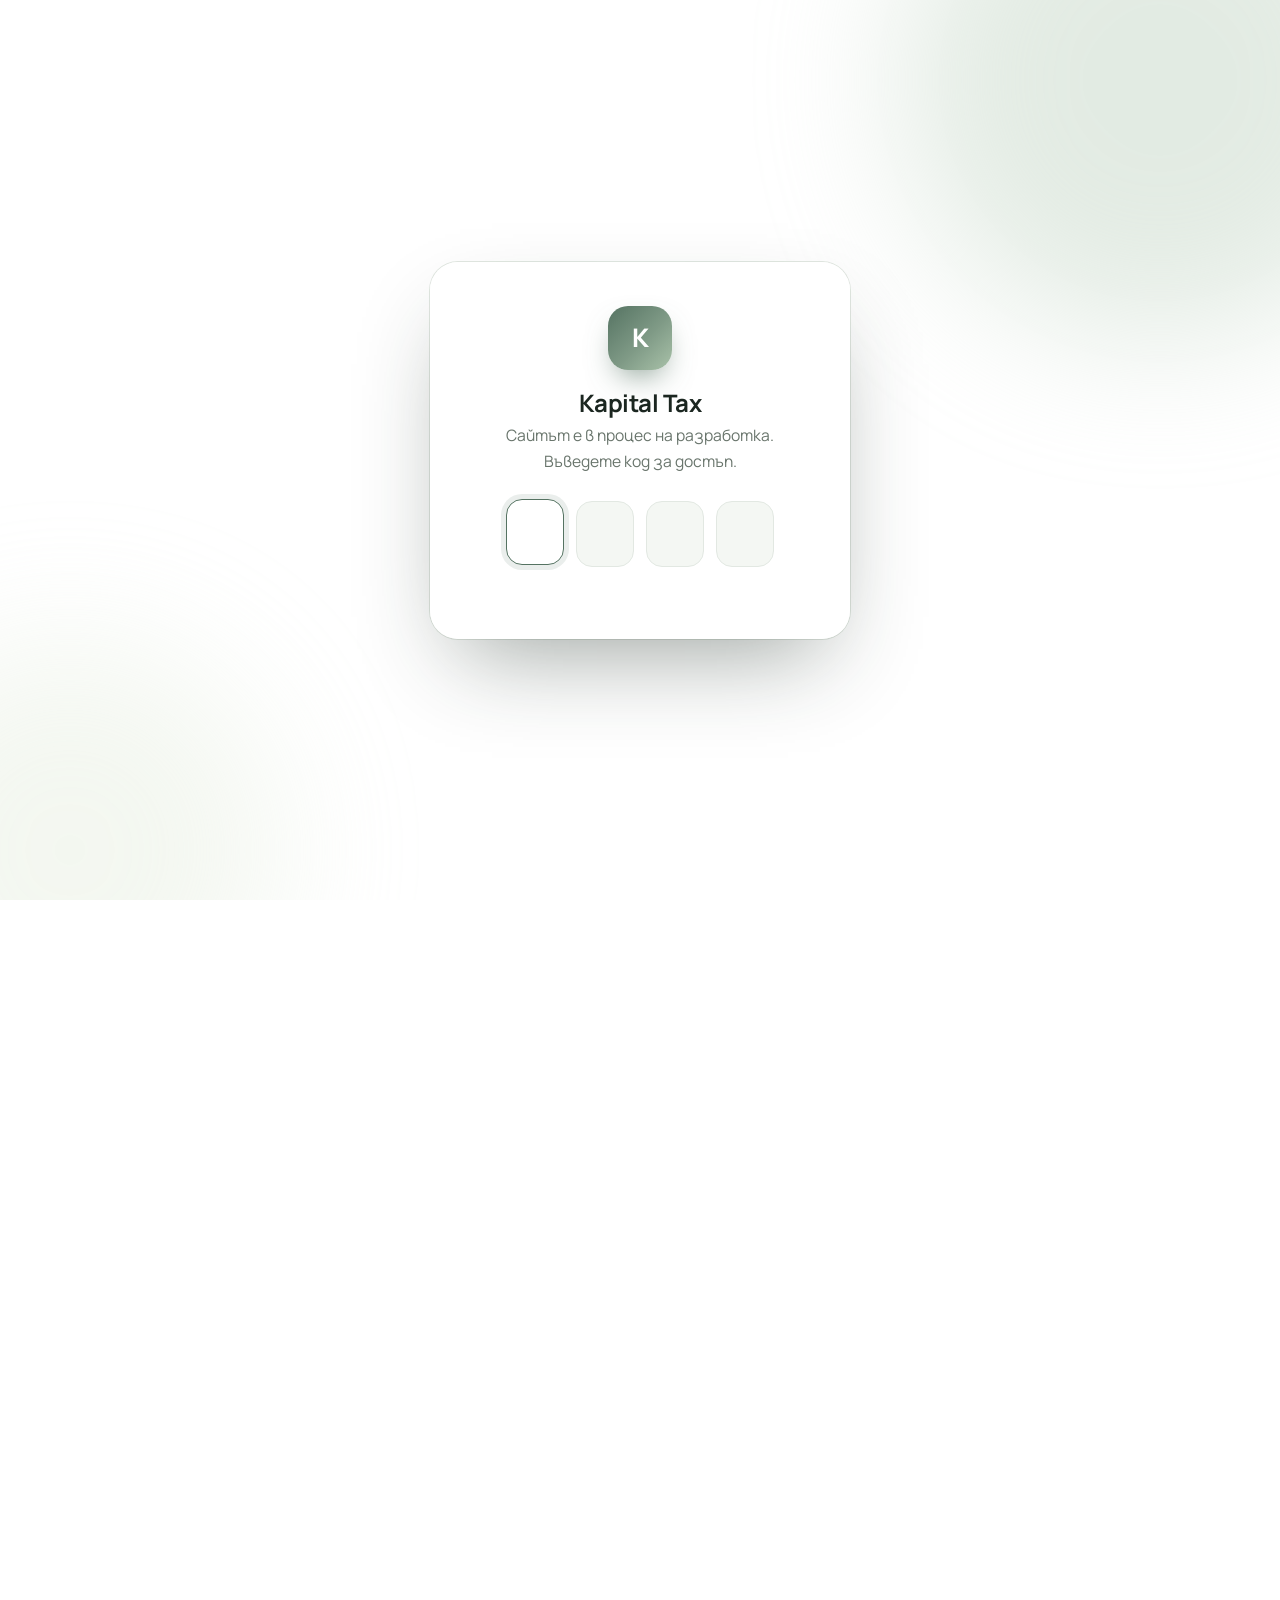
==== commit 1d5e4ff4: "Пастелно зелена визия, два офиса и цени с ТРЗ до 3 служители Co-Authored-By: Claude Opus 5.5 <norepl" ====
--- a/ceni.html
+++ b/ceni.html
@@ -5,7 +5,7 @@
   <meta name="viewport" content="width=device-width, initial-scale=1">
   <title>Цени — Kapital Tax</title>
   <meta name="description" content="Прозрачни цени за счетоводно обслужване от Kapital Tax. Пакети за стартиращи, растящи и големи фирми.">
-  <meta name="theme-color" content="#7c3aed">
+  <meta name="theme-color" content="#557362">
   <link rel="icon" href="assets/img/favicon.svg" type="image/svg+xml">
   <link rel="preconnect" href="https://fonts.googleapis.com">
   <link rel="preconnect" href="https://fonts.gstatic.com" crossorigin>
@@ -23,7 +23,7 @@
       <div class="container">
         <div class="crumbs reveal"><a href="index.html">Начало</a> / <span>Цени</span></div>
         <h1 class="reveal" style="--d:.1s">Прозрачни цени, <span class="grad-text">без изненади</span></h1>
-        <p class="reveal" style="--d:.2s">Изберете пакет според обема на бизнеса си. Всички цени са без ДДС и включват личен счетоводител.</p>
+        <p class="reveal" style="--d:.2s">Стартови пакети за фирма с ТРЗ за до 3 служители. За всеки следващ служител се начислява допълнителна такса. Всички цени са без ДДС и включват личен счетоводител.</p>
       </div>
     </section>
 
@@ -41,7 +41,7 @@
             <p>За нови фирми и ЕТ без регистрация по ДДС.</p>
             <div class="price">€<span class="val" data-month="90">90</span><small>/ месец</small></div>
             <ul>
-              <li>До 30 документа месечно</li><li>Без ДДС регистрация</li><li>До 2 служители</li><li>Годишно приключване</li><li>Имейл поддръжка</li>
+              <li>До 30 документа месечно</li><li>Без ДДС регистрация</li><li>ТРЗ до 3 служители</li><li>Годишно приключване</li><li>Имейл поддръжка</li>
             </ul>
             <a href="kontakti.html?usluga=schetovodstvo" class="btn btn--ghost">Избери Старт</a>
           </div>
@@ -52,7 +52,7 @@
             <p>За растящи фирми, регистрирани по ДДС.</p>
             <div class="price">€<span class="val" data-month="190">190</span><small>/ месец</small></div>
             <ul>
-              <li>До 120 документа месечно</li><li>ДДС, VIES и Интрастат</li><li>До 10 служители</li><li>Месечни управленски справки</li><li>Личен счетоводител</li><li>Приоритетна поддръжка</li>
+              <li>До 120 документа месечно</li><li>ДДС, VIES и Интрастат</li><li>ТРЗ до 3 служители</li><li>Месечни управленски справки</li><li>Личен счетоводител</li><li>Приоритетна поддръжка</li>
             </ul>
             <a href="kontakti.html?usluga=schetovodstvo" class="btn btn--primary">Избери Бизнес <i data-icon="arrow"></i></a>
           </div>
@@ -62,11 +62,12 @@
             <p>За утвърдени компании с голям обем.</p>
             <div class="price">€<span class="val" data-month="390">390</span><small>/ месец</small></div>
             <ul>
-              <li>Неограничени документи*</li><li>Над 10 служители</li><li>Данъчно планиране</li><li>Представителство пред НАП</li><li>Срещи на място</li><li>Финансов анализ и бюджет</li>
+              <li>Неограничени документи*</li><li>ТРЗ до 3 служители</li><li>Данъчно планиране</li><li>Представителство пред НАП</li><li>Срещи на място</li><li>Финансов анализ и бюджет</li>
             </ul>
             <a href="kontakti.html?usluga=schetovodstvo" class="btn btn--ghost">Избери Премиум</a>
           </div>
         </div>
+        <div class="staff-note reveal"><span class="ic" data-icon="users"></span><div><b>Повече от 3 служители?</b><p>Цените на пакетите включват фирмата и ТРЗ за до 3 служители. За всеки следващ служител се начислява допълнително по <strong>12 € на месец</strong>, което се калкулира отделно към избрания пакет.</p></div></div>
         <p class="reveal" style="color:var(--muted);font-size:.9rem;margin-top:30px">* В рамките на разумна употреба. Еднократни услуги (регистрация, консултации) се офертират отделно.</p>
       </div>
     </section>
@@ -89,6 +90,7 @@
       <div class="container">
         <div class="section-head center reveal"><span class="eyebrow">Въпроси за цените</span><h2>Полезно да знаете</h2></div>
         <div class="faq" data-stagger>
+          <div class="faq-item"><button class="faq-q" aria-expanded="false">Какво включва цената за персонал?<span class="pm"></span></button><div class="faq-a"><div><p>Всеки пакет включва ТРЗ и осигуровки за до 3 служители. За всеки следващ служител се добавят по 12 € на месец. Например фирма с 5 служители на пакет „Бизнес“ плаща 190 € + 2 × 12 € = 214 € на месец.</p></div></div></div>
           <div class="faq-item"><button class="faq-q" aria-expanded="false">Има ли скрити такси?<span class="pm"></span></button><div class="faq-a"><div><p>Не. Цената в договора е цената, която плащате. Ако обемът ви се промени значително, предварително ви уведомяваме и договаряме нов пакет.</p></div></div></div>
           <div class="faq-item"><button class="faq-q" aria-expanded="false">Мога ли да сменя пакета си?<span class="pm"></span></button><div class="faq-a"><div><p>Да, по всяко време — с ефект от следващия месец.</p></div></div></div>
           <div class="faq-item"><button class="faq-q" aria-expanded="false">Има ли минимален срок на договора?<span class="pm"></span></button><div class="faq-a"><div><p>Месечните пакети нямат минимален срок, само 1 месец предизвестие. Годишното плащане носи 15% отстъпка.</p></div></div></div>
--- a/assets/css/styles.css
+++ b/assets/css/styles.css
@@ -2,28 +2,28 @@
    Kapital Tax — основен стил
    ========================================================= */
 :root {
-  --purple-900: #2a0f5c;
-  --purple-800: #3b1585;
-  --purple-700: #5b21b6;
-  --purple-600: #6d28d9;
-  --purple-500: #7c3aed;
-  --purple-400: #a78bfa;
-  --purple-200: #ddd6fe;
-  --purple-100: #ede9fe;
-  --purple-50: #f6f3ff;
-  --pink: #d946ef;
-  --ink: #160b2e;
-  --text: #3d3554;
-  --muted: #6f6787;
-  --line: #ebe6f7;
+  --sage-900: #1f2e25;
+  --sage-800: #2c3f33;
+  --sage-700: #3f5a4b;
+  --sage-600: #4a6656;
+  --sage-500: #557362;
+  --sage-400: #93ab97;
+  --sage-200: #ccdccf;
+  --sage-100: #e6eee6;
+  --sage-50: #f4f7f3;
+  --pink: #a9c2a9;
+  --ink: #1b2620;
+  --text: #3a453e;
+  --muted: #69756c;
+  --line: #e2e8e2;
   --white: #ffffff;
   --bg: #ffffff;
   --radius: 22px;
   --radius-sm: 14px;
-  --shadow-sm: 0 2px 10px rgba(46, 16, 101, .06);
-  --shadow: 0 18px 50px -18px rgba(76, 29, 149, .28);
-  --shadow-lg: 0 40px 90px -30px rgba(76, 29, 149, .45);
-  --grad: linear-gradient(135deg, #7c3aed 0%, #a855f7 55%, #d946ef 100%);
+  --shadow-sm: 0 2px 10px rgba(27,38,32, .06);
+  --shadow: 0 18px 50px -18px rgba(31,46,37, .28);
+  --shadow-lg: 0 40px 90px -30px rgba(31,46,37, .45);
+  --grad: linear-gradient(135deg, #557362 0%, #7f9a86 55%, #a9c2a9 100%);
   --ease: cubic-bezier(.2, .8, .2, 1);
   --container: 1200px;
 }
@@ -49,12 +49,12 @@
 h2 { font-size: clamp(1.9rem, 3.8vw, 3rem); letter-spacing: -.03em; }
 h3 { font-size: 1.28rem; }
 p { margin: 0 0 1em; }
-::selection { background: var(--purple-500); color: #fff; }
+::selection { background: var(--sage-500); color: #fff; }
 
 .container { width: min(var(--container), 100% - 40px); margin-inline: auto; }
 .section { padding: clamp(80px, 11vw, 140px) 0; position: relative; }
-.section--tint { background: var(--purple-50); }
-.section--dark { background: var(--ink); color: #cfc7e6; }
+.section--tint { background: var(--sage-50); }
+.section--dark { background: var(--ink); color: #c9d3cb; }
 .section--dark h2, .section--dark h3 { color: #fff; }
 
 .grad-text {
@@ -70,19 +70,19 @@
 .eyebrow {
   display: inline-flex; align-items: center; gap: 10px;
   font-size: .8rem; font-weight: 700; letter-spacing: .14em; text-transform: uppercase;
-  color: var(--purple-600);
+  color: var(--sage-600);
   padding: 8px 16px; border-radius: 99px;
-  background: var(--purple-100);
+  background: var(--sage-100);
   margin-bottom: 22px;
 }
-.eyebrow::before { content: ""; width: 7px; height: 7px; border-radius: 50%; background: var(--purple-500); box-shadow: 0 0 0 4px rgba(124,58,237,.18); animation: pulse 2s infinite; }
-.section--dark .eyebrow { background: rgba(167,139,250,.14); color: var(--purple-200); }
-@keyframes pulse { 0%,100% { box-shadow: 0 0 0 4px rgba(124,58,237,.18); } 50% { box-shadow: 0 0 0 8px rgba(124,58,237,0); } }
+.eyebrow::before { content: ""; width: 7px; height: 7px; border-radius: 50%; background: var(--sage-500); box-shadow: 0 0 0 4px rgba(85,115,98,.18); animation: pulse 2s infinite; }
+.section--dark .eyebrow { background: rgba(147,171,151,.14); color: var(--sage-200); }
+@keyframes pulse { 0%,100% { box-shadow: 0 0 0 4px rgba(85,115,98,.18); } 50% { box-shadow: 0 0 0 8px rgba(85,115,98,0); } }
 
 .section-head { max-width: 720px; margin-bottom: 60px; }
 .section-head.center { text-align: center; margin-inline: auto; }
 .section-head p { font-size: 1.12rem; color: var(--muted); }
-.section--dark .section-head p { color: #a99fc6; }
+.section--dark .section-head p { color: #9aa89e; }
 
 /* ---------- Buttons ---------- */
 .btn {
@@ -95,17 +95,17 @@
 }
 .btn svg { width: 18px; height: 18px; transition: transform .35s var(--ease); }
 .btn:hover svg { transform: translateX(4px); }
-.btn--primary { background: var(--grad); color: #fff; box-shadow: 0 14px 34px -12px rgba(124,58,237,.7); }
+.btn--primary { background: var(--grad); color: #fff; box-shadow: 0 14px 34px -12px rgba(85,115,98,.7); }
 .btn--primary::after {
   content: ""; position: absolute; inset: 0; z-index: -1;
   background: radial-gradient(160px circle at var(--bx) var(--by), rgba(255,255,255,.35), transparent 60%);
   opacity: 0; transition: opacity .3s;
 }
-.btn--primary:hover { transform: translateY(-3px); box-shadow: 0 22px 40px -14px rgba(124,58,237,.8); }
+.btn--primary:hover { transform: translateY(-3px); box-shadow: 0 22px 40px -14px rgba(85,115,98,.8); }
 .btn--primary:hover::after { opacity: 1; }
 .btn--ghost { background: #fff; color: var(--ink); box-shadow: inset 0 0 0 1.5px var(--line); }
-.btn--ghost:hover { box-shadow: inset 0 0 0 1.5px var(--purple-400); color: var(--purple-600); transform: translateY(-3px); }
-.btn--white { background: #fff; color: var(--purple-700); }
+.btn--ghost:hover { box-shadow: inset 0 0 0 1.5px var(--sage-400); color: var(--sage-600); transform: translateY(-3px); }
+.btn--white { background: #fff; color: var(--sage-700); }
 .btn--white:hover { transform: translateY(-3px); box-shadow: 0 20px 40px -14px rgba(0,0,0,.4); }
 .btn--sm { padding: 12px 22px; font-size: .94rem; }
 
@@ -120,32 +120,32 @@
   background: rgba(255,255,255,.93);
   backdrop-filter: saturate(180%) blur(16px);
   -webkit-backdrop-filter: saturate(180%) blur(16px);
-  box-shadow: 0 1px 0 var(--line), 0 10px 30px -20px rgba(76,29,149,.25);
+  box-shadow: 0 1px 0 var(--line), 0 10px 30px -20px rgba(31,46,37,.25);
 }
 .header .container { display: flex; align-items: center; justify-content: space-between; gap: 24px; }
 .logo { display: flex; align-items: center; gap: 12px; font-weight: 800; font-size: 1.28rem; color: var(--ink); letter-spacing: -.02em; }
 .logo-mark {
   width: 42px; height: 42px; border-radius: 13px; background: var(--grad);
   display: grid; place-items: center; color: #fff; font-weight: 800; font-size: 1.15rem;
-  box-shadow: 0 10px 22px -8px rgba(124,58,237,.7);
+  box-shadow: 0 10px 22px -8px rgba(85,115,98,.7);
   transition: transform .5s var(--ease);
 }
 .logo:hover .logo-mark { transform: rotate(-8deg) scale(1.06); }
-.logo span b { color: var(--purple-600); font-weight: 800; }
+.logo span b { color: var(--sage-600); font-weight: 800; }
 
 .nav { display: flex; align-items: center; gap: 6px; }
 .nav a {
   position: relative; padding: 10px 16px; border-radius: 99px; font-weight: 600; font-size: .97rem; color: var(--text);
   transition: color .25s, background .25s;
 }
-.nav a:hover { color: var(--purple-600); background: var(--purple-50); }
-.nav a.active { color: var(--purple-600); }
-.nav a.active::after { content: ""; position: absolute; left: 50%; bottom: 4px; width: 5px; height: 5px; border-radius: 50%; background: var(--purple-500); transform: translateX(-50%); }
+.nav a:hover { color: var(--sage-600); background: var(--sage-50); }
+.nav a.active { color: var(--sage-600); }
+.nav a.active::after { content: ""; position: absolute; left: 50%; bottom: 4px; width: 5px; height: 5px; border-radius: 50%; background: var(--sage-500); transform: translateX(-50%); }
 .header-cta { display: flex; align-items: center; gap: 14px; }
 .header-phone { font-weight: 700; color: var(--ink); font-size: .95rem; display: flex; align-items: center; gap: 8px; }
-.header-phone svg { width: 18px; color: var(--purple-500); }
-
-.burger { display: none; width: 46px; height: 46px; border-radius: 14px; border: 0; background: var(--purple-50); cursor: pointer; position: relative; }
+.header-phone svg { width: 18px; color: var(--sage-500); }
+
+.burger { display: none; width: 46px; height: 46px; border-radius: 14px; border: 0; background: var(--sage-50); cursor: pointer; position: relative; }
 .burger span { position: absolute; left: 13px; right: 13px; height: 2px; background: var(--ink); border-radius: 2px; transition: transform .4s var(--ease), opacity .3s, top .4s var(--ease); }
 .burger span:nth-child(1) { top: 16px; } .burger span:nth-child(2) { top: 22px; } .burger span:nth-child(3) { top: 28px; }
 body.menu-open .burger span:nth-child(1) { top: 22px; transform: rotate(45deg); }
@@ -156,14 +156,14 @@
 .hero { position: relative; padding: 170px 0 110px; overflow: hidden; }
 .hero-bg { position: absolute; inset: 0; z-index: -1; pointer-events: none; }
 .blob { position: absolute; border-radius: 50%; filter: blur(70px); opacity: .55; will-change: transform; }
-.blob-1 { width: 560px; height: 560px; background: #c4b5fd; top: -160px; right: -120px; animation: float1 16s ease-in-out infinite; }
-.blob-2 { width: 420px; height: 420px; background: #f0abfc; bottom: -120px; left: -140px; opacity: .35; animation: float2 18s ease-in-out infinite; }
-.blob-3 { width: 300px; height: 300px; background: #a78bfa; top: 40%; left: 45%; opacity: .25; animation: float1 20s ease-in-out infinite reverse; }
+.blob-1 { width: 560px; height: 560px; background: #c7d8c8; top: -160px; right: -120px; animation: float1 16s ease-in-out infinite; }
+.blob-2 { width: 420px; height: 420px; background: #dfe9d6; bottom: -120px; left: -140px; opacity: .35; animation: float2 18s ease-in-out infinite; }
+.blob-3 { width: 300px; height: 300px; background: #93ab97; top: 40%; left: 45%; opacity: .25; animation: float1 20s ease-in-out infinite reverse; }
 @keyframes float1 { 0%,100% { transform: translate(0,0) scale(1); } 33% { transform: translate(-60px,50px) scale(1.08); } 66% { transform: translate(40px,-30px) scale(.95); } }
 @keyframes float2 { 0%,100% { transform: translate(0,0) scale(1); } 50% { transform: translate(80px,-60px) scale(1.1); } }
 .grid-bg {
   position: absolute; inset: 0;
-  background-image: linear-gradient(rgba(124,58,237,.07) 1px, transparent 1px), linear-gradient(90deg, rgba(124,58,237,.07) 1px, transparent 1px);
+  background-image: linear-gradient(rgba(85,115,98,.07) 1px, transparent 1px), linear-gradient(90deg, rgba(85,115,98,.07) 1px, transparent 1px);
   background-size: 64px 64px;
   mask-image: radial-gradient(ellipse 70% 60% at 50% 30%, #000 30%, transparent 80%);
   -webkit-mask-image: radial-gradient(ellipse 70% 60% at 50% 30%, #000 30%, transparent 80%);
@@ -203,11 +203,11 @@
 .chip { font-size: .78rem; font-weight: 700; padding: 6px 12px; border-radius: 99px; background: #dcfce7; color: #15803d; }
 .chart { height: 150px; margin: 18px 0 22px; }
 .chart path.area { fill: url(#chartGrad); }
-.chart path.stroke { fill: none; stroke: var(--purple-500); stroke-width: 3; stroke-linecap: round; stroke-dasharray: 900; stroke-dashoffset: 900; animation: draw 2.4s var(--ease) .9s forwards; }
+.chart path.stroke { fill: none; stroke: var(--sage-500); stroke-width: 3; stroke-linecap: round; stroke-dasharray: 900; stroke-dashoffset: 900; animation: draw 2.4s var(--ease) .9s forwards; }
 @keyframes draw { to { stroke-dashoffset: 0; } }
 .dash-rows { display: grid; gap: 12px; }
-.dash-row { display: flex; align-items: center; gap: 14px; padding: 12px 14px; border-radius: 14px; background: var(--purple-50); }
-.dash-row .ic { width: 38px; height: 38px; border-radius: 11px; display: grid; place-items: center; background: #fff; color: var(--purple-600); flex-shrink: 0; }
+.dash-row { display: flex; align-items: center; gap: 14px; padding: 12px 14px; border-radius: 14px; background: var(--sage-50); }
+.dash-row .ic { width: 38px; height: 38px; border-radius: 11px; display: grid; place-items: center; background: #fff; color: var(--sage-600); flex-shrink: 0; }
 .dash-row .ic svg { width: 19px; }
 .dash-row div { flex: 1; font-size: .9rem; }
 .dash-row b { display: block; color: var(--ink); font-size: .95rem; }
@@ -232,8 +232,8 @@
 .marquee::before { left: 0; background: linear-gradient(90deg, #fff, transparent); }
 .marquee::after { right: 0; background: linear-gradient(-90deg, #fff, transparent); }
 .marquee-track { display: flex; gap: 70px; width: max-content; animation: marquee 34s linear infinite; }
-.marquee-track span { display: flex; align-items: center; gap: 12px; font-weight: 700; font-size: 1.1rem; color: #b3abc9; white-space: nowrap; }
-.marquee-track span svg { width: 22px; color: var(--purple-400); }
+.marquee-track span { display: flex; align-items: center; gap: 12px; font-weight: 700; font-size: 1.1rem; color: #a9b5ab; white-space: nowrap; }
+.marquee-track span svg { width: 22px; color: var(--sage-400); }
 @keyframes marquee { to { transform: translateX(-50%); } }
 
 /* ---------- Cards / services ---------- */
@@ -250,43 +250,43 @@
 }
 .card::before {
   content: ""; position: absolute; inset: 0; pointer-events: none;
-  background: radial-gradient(420px circle at var(--mx) var(--my), rgba(124,58,237,.10), transparent 45%);
+  background: radial-gradient(420px circle at var(--mx) var(--my), rgba(85,115,98,.10), transparent 45%);
   opacity: 0; transition: opacity .4s;
 }
-.card:hover { transform: translateY(-8px); box-shadow: 0 0 0 1px var(--purple-200), var(--shadow); }
+.card:hover { transform: translateY(-8px); box-shadow: 0 0 0 1px var(--sage-200), var(--shadow); }
 .card:hover::before { opacity: 1; }
 .card-icon {
   width: 60px; height: 60px; border-radius: 18px; display: grid; place-items: center;
-  background: var(--purple-100); color: var(--purple-600); margin-bottom: 26px;
+  background: var(--sage-100); color: var(--sage-600); margin-bottom: 26px;
   transition: transform .5s var(--ease), background .4s, color .4s;
 }
 .card-icon svg { width: 28px; height: 28px; }
 .card:hover .card-icon { background: var(--grad); color: #fff; transform: rotate(-6deg) scale(1.06); }
 .card p { color: var(--muted); font-size: .98rem; }
-.card-link { display: inline-flex; align-items: center; gap: 8px; font-weight: 700; color: var(--purple-600); font-size: .95rem; margin-top: 6px; }
+.card-link { display: inline-flex; align-items: center; gap: 8px; font-weight: 700; color: var(--sage-600); font-size: .95rem; margin-top: 6px; }
 .card-link svg { width: 16px; transition: transform .35s var(--ease); }
 .card:hover .card-link svg { transform: translateX(5px); }
-.card-num { position: absolute; top: 26px; right: 30px; font-weight: 800; font-size: 3.2rem; color: var(--purple-50); line-height: 1; transition: color .4s; }
-.card:hover .card-num { color: var(--purple-100); }
+.card-num { position: absolute; top: 26px; right: 30px; font-weight: 800; font-size: 3.2rem; color: var(--sage-50); line-height: 1; transition: color .4s; }
+.card:hover .card-num { color: var(--sage-100); }
 .card ul { list-style: none; padding: 0; margin: 18px 0 0; display: grid; gap: 10px; }
 .card ul li { display: flex; gap: 10px; font-size: .95rem; color: var(--text); }
-.card ul li::before { content: ""; flex-shrink: 0; width: 20px; height: 20px; margin-top: 3px; border-radius: 50%; background: var(--purple-100) url("data:image/svg+xml,%3Csvg xmlns='http://www.w3.org/2000/svg' viewBox='0 0 24 24' fill='none' stroke='%237c3aed' stroke-width='3' stroke-linecap='round' stroke-linejoin='round'%3E%3Cpath d='M20 6 9 17l-5-5'/%3E%3C/svg%3E") center/12px no-repeat; }
+.card ul li::before { content: ""; flex-shrink: 0; width: 20px; height: 20px; margin-top: 3px; border-radius: 50%; background: var(--sage-100) url("data:image/svg+xml,%3Csvg xmlns='http://www.w3.org/2000/svg' viewBox='0 0 24 24' fill='none' stroke='%23557362' stroke-width='3' stroke-linecap='round' stroke-linejoin='round'%3E%3Cpath d='M20 6 9 17l-5-5'/%3E%3C/svg%3E") center/12px no-repeat; }
 
 /* ---------- Stats ---------- */
 .stats { display: grid; grid-template-columns: repeat(4, 1fr); gap: 20px; }
 .stat { padding: 34px 28px; border-radius: var(--radius); background: rgba(255,255,255,.04); border: 1px solid rgba(255,255,255,.08); transition: background .4s, transform .5s var(--ease); }
-.stat:hover { background: rgba(167,139,250,.08); transform: translateY(-6px); }
+.stat:hover { background: rgba(147,171,151,.08); transform: translateY(-6px); }
 .stat-num { font-size: clamp(2.6rem, 4.5vw, 3.6rem); font-weight: 800; color: #fff; letter-spacing: -.04em; line-height: 1; }
-.stat-num sup { font-size: .5em; color: var(--purple-400); top: -.8em; margin-left: 2px; }
-.stat p { margin: 12px 0 0; color: #a99fc6; font-size: .96rem; }
+.stat-num sup { font-size: .5em; color: var(--sage-400); top: -.8em; margin-left: 2px; }
+.stat p { margin: 12px 0 0; color: #9aa89e; font-size: .96rem; }
 .dark-glow { position: absolute; inset: 0; overflow: hidden; pointer-events: none; }
-.dark-glow::before { content: ""; position: absolute; width: 700px; height: 700px; border-radius: 50%; background: radial-gradient(circle, rgba(124,58,237,.35), transparent 65%); top: -350px; left: 50%; transform: translateX(-50%); }
+.dark-glow::before { content: ""; position: absolute; width: 700px; height: 700px; border-radius: 50%; background: radial-gradient(circle, rgba(85,115,98,.35), transparent 65%); top: -350px; left: 50%; transform: translateX(-50%); }
 
 /* ---------- Split / feature ---------- */
 .split { display: grid; grid-template-columns: 1fr 1fr; gap: 80px; align-items: center; }
 .feature-list { display: grid; gap: 22px; margin-top: 34px; }
 .feature { display: flex; gap: 18px; }
-.feature .ic { width: 50px; height: 50px; flex-shrink: 0; border-radius: 15px; background: var(--purple-100); color: var(--purple-600); display: grid; place-items: center; }
+.feature .ic { width: 50px; height: 50px; flex-shrink: 0; border-radius: 15px; background: var(--sage-100); color: var(--sage-600); display: grid; place-items: center; }
 .feature .ic svg { width: 24px; }
 .feature h4 { margin: 2px 0 4px; font-size: 1.08rem; }
 .feature p { margin: 0; color: var(--muted); font-size: .97rem; }
@@ -309,19 +309,19 @@
   box-shadow: var(--shadow-lg), 0 0 0 1px var(--line);
 }
 .vs-card h4 { font-size: 1rem; margin-bottom: 14px; }
-.bar { height: 8px; border-radius: 9px; background: var(--purple-100); overflow: hidden; margin: 6px 0 14px; }
+.bar { height: 8px; border-radius: 9px; background: var(--sage-100); overflow: hidden; margin: 6px 0 14px; }
 .bar i { display: block; height: 100%; width: 0; border-radius: inherit; background: var(--grad); transition: width 1.6s var(--ease) .3s; }
 .in .bar i { width: var(--w); }
 .bar-label { display: flex; justify-content: space-between; font-size: .85rem; font-weight: 600; color: var(--text); }
 
 /* ---------- Process ---------- */
 .process { display: grid; grid-template-columns: repeat(4, 1fr); gap: 26px; position: relative; counter-reset: step; }
-.process::before { content: ""; position: absolute; top: 34px; left: 12%; right: 12%; height: 2px; background: repeating-linear-gradient(90deg, var(--purple-200) 0 8px, transparent 8px 16px); }
+.process::before { content: ""; position: absolute; top: 34px; left: 12%; right: 12%; height: 2px; background: repeating-linear-gradient(90deg, var(--sage-200) 0 8px, transparent 8px 16px); }
 .step { position: relative; text-align: center; padding: 0 10px; }
 .step-dot {
   width: 70px; height: 70px; border-radius: 50%; margin: 0 auto 24px; display: grid; place-items: center;
-  background: #fff; color: var(--purple-600); font-weight: 800; font-size: 1.3rem; position: relative;
-  box-shadow: 0 0 0 1px var(--purple-200), 0 0 0 8px var(--purple-50);
+  background: #fff; color: var(--sage-600); font-weight: 800; font-size: 1.3rem; position: relative;
+  box-shadow: 0 0 0 1px var(--sage-200), 0 0 0 8px var(--sage-50);
   transition: transform .5s var(--ease), background .4s, color .4s;
 }
 .step:hover .step-dot { background: var(--grad); color: #fff; transform: scale(1.1); }
@@ -341,21 +341,21 @@
 .testi-author small { color: var(--muted); }
 .testi-nav { display: flex; align-items: center; justify-content: center; gap: 14px; margin-top: 34px; }
 .testi-nav button { width: 52px; height: 52px; border-radius: 50%; border: 0; background: #fff; box-shadow: 0 0 0 1px var(--line); cursor: pointer; display: grid; place-items: center; color: var(--ink); transition: background .3s, color .3s, transform .3s; }
-.testi-nav button:hover { background: var(--purple-600); color: #fff; transform: scale(1.06); }
+.testi-nav button:hover { background: var(--sage-600); color: #fff; transform: scale(1.06); }
 .testi-nav button svg { width: 20px; }
 .dots { display: flex; gap: 8px; }
-.dots i { width: 8px; height: 8px; border-radius: 9px; background: var(--purple-200); transition: width .4s var(--ease), background .3s; cursor: pointer; }
-.dots i.on { width: 30px; background: var(--purple-600); }
+.dots i { width: 8px; height: 8px; border-radius: 9px; background: var(--sage-200); transition: width .4s var(--ease), background .3s; cursor: pointer; }
+.dots i.on { width: 30px; background: var(--sage-600); }
 
 /* ---------- FAQ ---------- */
 .faq { max-width: 860px; margin: 0 auto; display: grid; gap: 14px; }
 .faq-item { background: #fff; border-radius: 20px; box-shadow: 0 0 0 1px var(--line); transition: box-shadow .4s; }
-.faq-item.open { box-shadow: 0 0 0 1.5px var(--purple-400), var(--shadow); }
+.faq-item.open { box-shadow: 0 0 0 1.5px var(--sage-400), var(--shadow); }
 .faq-q { width: 100%; text-align: left; background: none; border: 0; cursor: pointer; padding: 24px 28px; display: flex; justify-content: space-between; align-items: center; gap: 20px; font-weight: 700; font-size: 1.08rem; color: var(--ink); }
-.faq-q .pm { width: 34px; height: 34px; flex-shrink: 0; border-radius: 50%; background: var(--purple-50); position: relative; transition: background .3s, transform .5s var(--ease); }
-.faq-q .pm::before, .faq-q .pm::after { content: ""; position: absolute; left: 50%; top: 50%; width: 12px; height: 2px; background: var(--purple-600); border-radius: 2px; transform: translate(-50%,-50%); transition: transform .4s var(--ease), background .3s; }
+.faq-q .pm { width: 34px; height: 34px; flex-shrink: 0; border-radius: 50%; background: var(--sage-50); position: relative; transition: background .3s, transform .5s var(--ease); }
+.faq-q .pm::before, .faq-q .pm::after { content: ""; position: absolute; left: 50%; top: 50%; width: 12px; height: 2px; background: var(--sage-600); border-radius: 2px; transform: translate(-50%,-50%); transition: transform .4s var(--ease), background .3s; }
 .faq-q .pm::after { transform: translate(-50%,-50%) rotate(90deg); }
-.faq-item.open .pm { background: var(--purple-600); transform: rotate(180deg); }
+.faq-item.open .pm { background: var(--sage-600); transform: rotate(180deg); }
 .faq-item.open .pm::before, .faq-item.open .pm::after { background: #fff; }
 .faq-item.open .pm::after { transform: translate(-50%,-50%) rotate(0); }
 .faq-a { display: grid; grid-template-rows: 0fr; transition: grid-template-rows .5s var(--ease); }
@@ -366,7 +366,7 @@
 /* ---------- CTA ---------- */
 .cta {
   position: relative; border-radius: 36px; padding: clamp(50px, 7vw, 90px); overflow: hidden; color: #fff;
-  background: linear-gradient(135deg, #4c1d95, #7c3aed 50%, #c026d3);
+  background: linear-gradient(135deg, #2f4538, #557362 50%, #7f9a86);
   background-size: 200% 200%; animation: gradShift 10s ease infinite;
   display: grid; grid-template-columns: 1.4fr auto; gap: 40px; align-items: center;
 }
@@ -383,20 +383,20 @@
 .page-hero { position: relative; padding: 180px 0 90px; overflow: hidden; text-align: center; }
 .page-hero p { max-width: 640px; margin: 22px auto 0; font-size: 1.18rem; color: var(--muted); }
 .crumbs { display: inline-flex; gap: 10px; font-size: .9rem; color: var(--muted); margin-bottom: 18px; font-weight: 600; }
-.crumbs a:hover { color: var(--purple-600); }
+.crumbs a:hover { color: var(--sage-600); }
 
 /* ---------- Pricing ---------- */
-.toggle { display: inline-flex; padding: 6px; border-radius: 99px; background: var(--purple-50); box-shadow: inset 0 0 0 1px var(--line); position: relative; margin: 0 auto 50px; }
+.toggle { display: inline-flex; padding: 6px; border-radius: 99px; background: var(--sage-50); box-shadow: inset 0 0 0 1px var(--line); position: relative; margin: 0 auto 50px; }
 .toggle button { position: relative; z-index: 1; border: 0; background: none; padding: 12px 26px; border-radius: 99px; font-weight: 700; cursor: pointer; color: var(--muted); transition: color .3s; }
 .toggle button.on { color: #fff; }
-.toggle .pill { position: absolute; top: 6px; bottom: 6px; left: 6px; border-radius: 99px; background: var(--grad); transition: transform .5s var(--ease), width .5s var(--ease); box-shadow: 0 8px 20px -8px rgba(124,58,237,.7); }
+.toggle .pill { position: absolute; top: 6px; bottom: 6px; left: 6px; border-radius: 99px; background: var(--grad); transition: transform .5s var(--ease), width .5s var(--ease); box-shadow: 0 8px 20px -8px rgba(85,115,98,.7); }
 .toggle .save { font-size: .72rem; background: #dcfce7; color: #15803d; padding: 3px 8px; border-radius: 99px; margin-left: 6px; }
 .price-card { display: flex; flex-direction: column; }
-.price-card.featured { background: var(--ink); color: #cfc7e6; box-shadow: var(--shadow-lg); transform: scale(1.03); }
+.price-card.featured { background: var(--ink); color: #c9d3cb; box-shadow: var(--shadow-lg); transform: scale(1.03); }
 .price-card.featured:hover { transform: scale(1.03) translateY(-8px); }
 .price-card.featured h3, .price-card.featured .price { color: #fff; }
-.price-card.featured p, .price-card.featured ul li { color: #cfc7e6; }
-.price-card.featured ul li::before { background-color: rgba(167,139,250,.2); }
+.price-card.featured p, .price-card.featured ul li { color: #c9d3cb; }
+.price-card.featured ul li::before { background-color: rgba(147,171,151,.2); }
 .badge { position: absolute; top: 24px; right: 24px; font-size: .75rem; font-weight: 700; padding: 6px 12px; border-radius: 99px; background: var(--grad); color: #fff; }
 .price { font-size: 3rem; font-weight: 800; color: var(--ink); letter-spacing: -.04em; line-height: 1; margin: 16px 0 6px; display: flex; align-items: baseline; gap: 6px; }
 .price small { font-size: .95rem; font-weight: 600; color: var(--muted); letter-spacing: 0; }
@@ -409,13 +409,13 @@
 .team-card { text-align: center; padding: 30px 24px 34px; }
 .team-photo { width: 120px; height: 120px; margin: 0 auto 22px; border-radius: 34px; display: grid; place-items: center; color: #fff; font-size: 2.1rem; font-weight: 800; transition: border-radius .6s var(--ease), transform .6s var(--ease); }
 .team-card:hover .team-photo { border-radius: 50%; transform: rotate(-4deg); }
-.team-card small { color: var(--purple-600); font-weight: 700; font-size: .9rem; }
+.team-card small { color: var(--sage-600); font-weight: 700; font-size: .9rem; }
 .team-card p { margin-top: 12px; }
 .timeline { position: relative; max-width: 860px; margin: 0 auto; }
-.timeline::before { content: ""; position: absolute; left: 22px; top: 0; bottom: 0; width: 2px; background: linear-gradient(var(--purple-500), var(--purple-100)); }
+.timeline::before { content: ""; position: absolute; left: 22px; top: 0; bottom: 0; width: 2px; background: linear-gradient(var(--sage-500), var(--sage-100)); }
 .tl-item { position: relative; padding: 0 0 46px 76px; }
-.tl-item::before { content: ""; position: absolute; left: 12px; top: 4px; width: 22px; height: 22px; border-radius: 50%; background: #fff; border: 5px solid var(--purple-500); box-shadow: 0 0 0 6px var(--purple-50); }
-.tl-item b { color: var(--purple-600); font-size: .9rem; letter-spacing: .1em; }
+.tl-item::before { content: ""; position: absolute; left: 12px; top: 4px; width: 22px; height: 22px; border-radius: 50%; background: #fff; border: 5px solid var(--sage-500); box-shadow: 0 0 0 6px var(--sage-50); }
+.tl-item b { color: var(--sage-600); font-size: .9rem; letter-spacing: .1em; }
 .tl-item h3 { margin: 6px 0 8px; }
 .tl-item p { color: var(--muted); margin: 0; }
 
@@ -424,50 +424,50 @@
 .svc:last-child { border-bottom: 0; }
 .svc:nth-child(even) .svc-visual { order: -1; }
 .svc-visual {
-  position: relative; border-radius: 30px; aspect-ratio: 4/3; background: var(--purple-50); overflow: hidden;
+  position: relative; border-radius: 30px; aspect-ratio: 4/3; background: var(--sage-50); overflow: hidden;
   display: grid; place-items: center; box-shadow: 0 0 0 1px var(--line);
 }
 .svc-visual::before { content: ""; position: absolute; width: 70%; aspect-ratio: 1; border-radius: 50%; background: var(--grad); filter: blur(60px); opacity: .35; animation: float1 14s ease-in-out infinite; }
-.svc-visual .glyph { position: relative; width: 150px; height: 150px; border-radius: 40px; background: #fff; display: grid; place-items: center; color: var(--purple-600); box-shadow: var(--shadow-lg); transition: transform .8s var(--ease); }
+.svc-visual .glyph { position: relative; width: 150px; height: 150px; border-radius: 40px; background: #fff; display: grid; place-items: center; color: var(--sage-600); box-shadow: var(--shadow-lg); transition: transform .8s var(--ease); }
 .svc-visual .glyph svg { width: 70px; height: 70px; }
 .svc:hover .glyph { transform: rotate(-8deg) scale(1.06); }
 .svc-visual .tag { position: absolute; background: #fff; border-radius: 14px; padding: 10px 16px; font-weight: 700; font-size: .88rem; color: var(--ink); box-shadow: var(--shadow); animation: bob 7s ease-in-out infinite; }
 .svc-visual .tag.t1 { top: 14%; left: 8%; }
 .svc-visual .tag.t2 { bottom: 14%; right: 8%; animation-delay: -3s; }
-.svc .num { font-weight: 800; color: var(--purple-400); letter-spacing: .1em; font-size: .9rem; }
+.svc .num { font-weight: 800; color: var(--sage-400); letter-spacing: .1em; font-size: .9rem; }
 .svc ul { list-style: none; padding: 0; margin: 24px 0 30px; display: grid; grid-template-columns: 1fr 1fr; gap: 12px 20px; }
 .svc ul li { display: flex; gap: 10px; font-size: .97rem; }
-.svc ul li::before { content: ""; flex-shrink: 0; width: 20px; height: 20px; margin-top: 3px; border-radius: 50%; background: var(--purple-100) url("data:image/svg+xml,%3Csvg xmlns='http://www.w3.org/2000/svg' viewBox='0 0 24 24' fill='none' stroke='%237c3aed' stroke-width='3' stroke-linecap='round' stroke-linejoin='round'%3E%3Cpath d='M20 6 9 17l-5-5'/%3E%3C/svg%3E") center/12px no-repeat; }
+.svc ul li::before { content: ""; flex-shrink: 0; width: 20px; height: 20px; margin-top: 3px; border-radius: 50%; background: var(--sage-100) url("data:image/svg+xml,%3Csvg xmlns='http://www.w3.org/2000/svg' viewBox='0 0 24 24' fill='none' stroke='%23557362' stroke-width='3' stroke-linecap='round' stroke-linejoin='round'%3E%3Cpath d='M20 6 9 17l-5-5'/%3E%3C/svg%3E") center/12px no-repeat; }
 .svc-nav { position: sticky; top: 84px; z-index: 50; display: flex; justify-content: center; gap: 8px; flex-wrap: wrap; padding: 14px; margin: 0 auto; width: fit-content; max-width: 100%; border-radius: 99px; background: rgba(255,255,255,.85); backdrop-filter: blur(14px); -webkit-backdrop-filter: blur(14px); box-shadow: 0 0 0 1px var(--line), var(--shadow-sm); }
 .svc-nav a { padding: 9px 18px; border-radius: 99px; font-weight: 600; font-size: .92rem; transition: background .3s, color .3s; }
-.svc-nav a:hover, .svc-nav a.on { background: var(--purple-600); color: #fff; }
+.svc-nav a:hover, .svc-nav a.on { background: var(--sage-600); color: #fff; }
 
 /* ---------- Contact ---------- */
 .contact-grid { display: grid; grid-template-columns: .85fr 1.15fr; gap: 50px; align-items: start; }
 .contact-info { display: grid; gap: 16px; }
 .info-card { display: flex; gap: 18px; align-items: flex-start; padding: 24px; border-radius: 20px; background: #fff; box-shadow: 0 0 0 1px var(--line); transition: transform .4s var(--ease), box-shadow .4s; }
-.info-card:hover { transform: translateX(6px); box-shadow: 0 0 0 1px var(--purple-200), var(--shadow); }
+.info-card:hover { transform: translateX(6px); box-shadow: 0 0 0 1px var(--sage-200), var(--shadow); }
 .info-card .ic { width: 52px; height: 52px; flex-shrink: 0; border-radius: 16px; background: var(--grad); color: #fff; display: grid; place-items: center; }
 .info-card .ic svg { width: 22px; }
 .info-card small { color: var(--muted); font-weight: 600; font-size: .85rem; }
 .info-card b { display: block; color: var(--ink); font-size: 1.05rem; }
-.info-card a:hover { color: var(--purple-600); }
+.info-card a:hover { color: var(--sage-600); }
 .form-card { background: #fff; border-radius: 30px; padding: clamp(28px, 4vw, 50px); box-shadow: 0 0 0 1px var(--line), var(--shadow-lg); position: relative; overflow: hidden; }
 .form-card h2 { font-size: clamp(1.6rem, 3vw, 2.2rem); }
 .form-grid { display: grid; grid-template-columns: 1fr 1fr; gap: 18px; margin-top: 28px; }
 .form-grid .full { grid-column: 1 / -1; }
 .field { position: relative; }
 .field input, .field select, .field textarea {
-  width: 100%; padding: 26px 18px 10px; border-radius: 16px; border: 1.5px solid var(--line); background: var(--purple-50);
+  width: 100%; padding: 26px 18px 10px; border-radius: 16px; border: 1.5px solid var(--line); background: var(--sage-50);
   outline: none; font-size: 1rem; transition: border-color .3s, background .3s, box-shadow .3s; appearance: none; -webkit-appearance: none;
 }
 .field textarea { min-height: 150px; resize: vertical; }
 .field label { position: absolute; left: 19px; top: 18px; color: var(--muted); font-size: 1rem; pointer-events: none; transition: all .25s var(--ease); }
-.field input:focus, .field select:focus, .field textarea:focus { border-color: var(--purple-500); background: #fff; box-shadow: 0 0 0 5px rgba(124,58,237,.12); }
+.field input:focus, .field select:focus, .field textarea:focus { border-color: var(--sage-500); background: #fff; box-shadow: 0 0 0 5px rgba(85,115,98,.12); }
 .field input:focus + label, .field input:not(:placeholder-shown) + label,
 .field textarea:focus + label, .field textarea:not(:placeholder-shown) + label,
-.field select + label { top: 8px; font-size: .76rem; font-weight: 700; color: var(--purple-600); letter-spacing: .02em; }
-.field select { cursor: pointer; background-image: url("data:image/svg+xml,%3Csvg xmlns='http://www.w3.org/2000/svg' viewBox='0 0 24 24' fill='none' stroke='%237c3aed' stroke-width='2.5' stroke-linecap='round' stroke-linejoin='round'%3E%3Cpath d='m6 9 6 6 6-6'/%3E%3C/svg%3E"); background-repeat: no-repeat; background-position: right 16px center; background-size: 18px; padding-right: 46px; }
+.field select + label { top: 8px; font-size: .76rem; font-weight: 700; color: var(--sage-600); letter-spacing: .02em; }
+.field select { cursor: pointer; background-image: url("data:image/svg+xml,%3Csvg xmlns='http://www.w3.org/2000/svg' viewBox='0 0 24 24' fill='none' stroke='%23557362' stroke-width='2.5' stroke-linecap='round' stroke-linejoin='round'%3E%3Cpath d='m6 9 6 6 6-6'/%3E%3C/svg%3E"); background-repeat: no-repeat; background-position: right 16px center; background-size: 18px; padding-right: 46px; }
 .field.error input, .field.error textarea, .field.error select { border-color: #e11d48; background: #fff1f3; }
 .field .err { display: none; color: #e11d48; font-size: .82rem; font-weight: 600; margin-top: 6px; padding-left: 4px; }
 .field.error .err { display: block; }
@@ -475,29 +475,29 @@
 .chips label { cursor: pointer; }
 .chips input { position: absolute; opacity: 0; pointer-events: none; }
 .chips span { display: inline-block; padding: 10px 18px; border-radius: 99px; border: 1.5px solid var(--line); font-weight: 600; font-size: .92rem; transition: all .3s var(--ease); user-select: none; }
-.chips label:hover span { border-color: var(--purple-400); }
-.chips input:checked + span { background: var(--purple-600); color: #fff; border-color: var(--purple-600); transform: scale(1.03); }
-.chips input:focus-visible + span { box-shadow: 0 0 0 4px rgba(124,58,237,.25); }
+.chips label:hover span { border-color: var(--sage-400); }
+.chips input:checked + span { background: var(--sage-600); color: #fff; border-color: var(--sage-600); transform: scale(1.03); }
+.chips input:focus-visible + span { box-shadow: 0 0 0 4px rgba(85,115,98,.25); }
 .group-label { font-weight: 700; color: var(--ink); font-size: .95rem; margin-bottom: 10px; display: block; }
 .consent { display: flex; gap: 12px; align-items: flex-start; font-size: .9rem; color: var(--muted); cursor: pointer; }
-.consent input { width: 20px; height: 20px; accent-color: var(--purple-600); margin-top: 2px; flex-shrink: 0; }
-.consent a { color: var(--purple-600); font-weight: 600; text-decoration: underline; }
+.consent input { width: 20px; height: 20px; accent-color: var(--sage-600); margin-top: 2px; flex-shrink: 0; }
+.consent a { color: var(--sage-600); font-weight: 600; text-decoration: underline; }
 .form-foot { display: flex; align-items: center; justify-content: space-between; gap: 20px; margin-top: 26px; flex-wrap: wrap; }
 .form-foot small { color: var(--muted); display: flex; align-items: center; gap: 8px; }
-.form-foot small svg { width: 16px; color: var(--purple-500); }
+.form-foot small svg { width: 16px; color: var(--sage-500); }
 .btn .spinner { width: 18px; height: 18px; border: 2.5px solid rgba(255,255,255,.4); border-top-color: #fff; border-radius: 50%; animation: spin .8s linear infinite; display: none; }
 .btn.loading .spinner { display: block; }
 .btn.loading .label, .btn.loading svg { display: none; }
 .form-success { position: absolute; inset: 0; background: #fff; display: grid; place-items: center; text-align: center; padding: 40px; opacity: 0; visibility: hidden; transition: opacity .5s, visibility .5s; }
 .form-success.show { opacity: 1; visibility: visible; }
-.form-success .check { width: 96px; height: 96px; border-radius: 50%; background: var(--grad); display: grid; place-items: center; margin: 0 auto 26px; transform: scale(0); transition: transform .7s cubic-bezier(.34,1.56,.64,1) .2s; box-shadow: 0 20px 40px -14px rgba(124,58,237,.7); }
+.form-success .check { width: 96px; height: 96px; border-radius: 50%; background: var(--grad); display: grid; place-items: center; margin: 0 auto 26px; transform: scale(0); transition: transform .7s cubic-bezier(.34,1.56,.64,1) .2s; box-shadow: 0 20px 40px -14px rgba(85,115,98,.7); }
 .form-success.show .check { transform: scale(1); }
 .form-success .check svg { width: 46px; color: #fff; stroke-dasharray: 30; stroke-dashoffset: 30; transition: stroke-dashoffset .6s ease .7s; }
 .form-success.show .check svg { stroke-dashoffset: 0; }
 .form-success p { color: var(--muted); max-width: 380px; margin: 0 auto 24px; }
-.map { margin-top: 16px; border-radius: 20px; overflow: hidden; box-shadow: 0 0 0 1px var(--line); aspect-ratio: 16/10; background: var(--purple-50); }
+.map { margin-top: 16px; border-radius: 20px; overflow: hidden; box-shadow: 0 0 0 1px var(--line); aspect-ratio: 16/10; background: var(--sage-50); }
 .map iframe { width: 100%; height: 100%; border: 0; filter: grayscale(.2) hue-rotate(20deg); }
-.hours { padding: 24px; border-radius: 20px; background: var(--ink); color: #cfc7e6; }
+.hours { padding: 24px; border-radius: 20px; background: var(--ink); color: #c9d3cb; }
 .hours h4 { color: #fff; margin-bottom: 14px; display: flex; align-items: center; gap: 10px; }
 .hours .live { width: 9px; height: 9px; border-radius: 50%; background: #22c55e; box-shadow: 0 0 0 4px rgba(34,197,94,.2); }
 .hours .live.closed { background: #f43f5e; box-shadow: 0 0 0 4px rgba(244,63,94,.2); }
@@ -511,17 +511,17 @@
 .ptabs-nav button { position: relative; z-index: 1; display: flex; align-items: center; gap: 9px; border: 0; background: none; padding: 13px 24px; border-radius: 99px; font-weight: 700; cursor: pointer; color: var(--muted); transition: color .35s; white-space: nowrap; }
 .ptabs-nav button svg { width: 18px; }
 .ptabs-nav button.on { color: #fff; }
-.ptabs-nav button:not(.on):hover { color: var(--purple-600); }
-.ptabs-nav .pill { position: absolute; top: 6px; bottom: 6px; left: 0; border-radius: 99px; background: var(--grad); box-shadow: 0 10px 24px -10px rgba(124,58,237,.8); transition: transform .55s var(--ease), width .55s var(--ease); }
+.ptabs-nav button:not(.on):hover { color: var(--sage-600); }
+.ptabs-nav .pill { position: absolute; top: 6px; bottom: 6px; left: 0; border-radius: 99px; background: var(--grad); box-shadow: 0 10px 24px -10px rgba(85,115,98,.8); transition: transform .55s var(--ease), width .55s var(--ease); }
 .ppanels { display: grid; }
 .ppanel { grid-area: 1 / 1; display: grid; grid-template-columns: 1fr 1.05fr; gap: 70px; align-items: center; opacity: 0; visibility: hidden; transform: translateY(24px); transition: opacity .5s var(--ease), transform .7s var(--ease), visibility .5s; }
 .ppanel.on { opacity: 1; visibility: visible; transform: none; }
-.ppanel .num { font-weight: 800; color: var(--purple-400); letter-spacing: .1em; font-size: .85rem; }
+.ppanel .num { font-weight: 800; color: var(--sage-400); letter-spacing: .1em; font-size: .85rem; }
 .ppanel h3 { font-size: clamp(1.6rem, 2.8vw, 2.3rem); margin-top: 10px; letter-spacing: -.03em; }
 .ppanel-text > p { color: var(--muted); font-size: 1.05rem; }
 .checks { list-style: none; padding: 0; margin: 22px 0 32px; display: grid; gap: 12px; }
 .checks li { display: flex; gap: 12px; }
-.checks li::before { content: ""; flex-shrink: 0; width: 22px; height: 22px; margin-top: 2px; border-radius: 50%; background: var(--grad); -webkit-mask: none; box-shadow: 0 4px 10px -4px rgba(124,58,237,.6); background-image: url("data:image/svg+xml,%3Csvg xmlns='http://www.w3.org/2000/svg' viewBox='0 0 24 24' fill='none' stroke='%23fff' stroke-width='3.5' stroke-linecap='round' stroke-linejoin='round'%3E%3Cpath d='M20 6 9 17l-5-5'/%3E%3C/svg%3E"), var(--grad); background-size: 12px, cover; background-position: center; background-repeat: no-repeat; }
+.checks li::before { content: ""; flex-shrink: 0; width: 22px; height: 22px; margin-top: 2px; border-radius: 50%; background: var(--grad); -webkit-mask: none; box-shadow: 0 4px 10px -4px rgba(85,115,98,.6); background-image: url("data:image/svg+xml,%3Csvg xmlns='http://www.w3.org/2000/svg' viewBox='0 0 24 24' fill='none' stroke='%23fff' stroke-width='3.5' stroke-linecap='round' stroke-linejoin='round'%3E%3Cpath d='M20 6 9 17l-5-5'/%3E%3C/svg%3E"), var(--grad); background-size: 12px, cover; background-position: center; background-repeat: no-repeat; }
 .mock-wrap { position: relative; padding: 30px 20px; }
 .mock-wrap::before { content: ""; position: absolute; inset: 10% 5%; background: var(--grad); filter: blur(70px); opacity: .25; border-radius: 50%; }
 .mock-wrap .float-card { z-index: 2; }
@@ -544,10 +544,10 @@
 .inv-parties small { display: block; color: var(--muted); font-size: .75rem; text-transform: uppercase; letter-spacing: .08em; font-weight: 700; }
 .inv-parties b { display: block; color: var(--ink); }
 .inv-parties span { color: var(--muted); }
-.inv-lines { border-radius: 14px; overflow: hidden; background: var(--purple-50); }
+.inv-lines { border-radius: 14px; overflow: hidden; background: var(--sage-50); }
 .inv-row { display: grid; grid-template-columns: 1fr 50px 100px; padding: 11px 16px; font-size: .88rem; border-bottom: 1px solid #fff; }
 .inv-row span:not(:first-child) { text-align: right; }
-.inv-row.th { font-weight: 700; color: var(--purple-700); font-size: .78rem; text-transform: uppercase; letter-spacing: .06em; background: var(--purple-100); }
+.inv-row.th { font-weight: 700; color: var(--sage-700); font-size: .78rem; text-transform: uppercase; letter-spacing: .06em; background: var(--sage-100); }
 .ppanel.on .inv-row:not(.th) { animation: rowIn .6s var(--ease) both; }
 .ppanel.on .inv-row:nth-child(3) { animation-delay: .1s; } .ppanel.on .inv-row:nth-child(4) { animation-delay: .2s; }
 @keyframes rowIn { from { opacity: 0; transform: translateX(-16px); } }
@@ -562,11 +562,11 @@
 .stock-top small { color: var(--muted); font-weight: 600; font-size: .85rem; display: block; }
 .stock-top b { font-size: 2rem; color: var(--ink); letter-spacing: -.03em; }
 .stock-list { display: grid; gap: 10px; }
-.stock-row { display: grid; grid-template-columns: auto 1fr auto; gap: 14px; align-items: center; padding: 12px 14px; border-radius: 14px; background: var(--purple-50); transition: transform .3s var(--ease); }
+.stock-row { display: grid; grid-template-columns: auto 1fr auto; gap: 14px; align-items: center; padding: 12px 14px; border-radius: 14px; background: var(--sage-50); transition: transform .3s var(--ease); }
 .stock-row:hover { transform: translateX(4px); }
 .stock-row b { font-size: .92rem; color: var(--ink); }
 .stock-row .bar { margin: 6px 0 0; height: 6px; background: #fff; }
-.sku { font-size: .72rem; font-weight: 800; color: var(--purple-600); background: #fff; padding: 6px 8px; border-radius: 8px; letter-spacing: .04em; }
+.sku { font-size: .72rem; font-weight: 800; color: var(--sage-600); background: #fff; padding: 6px 8px; border-radius: 8px; letter-spacing: .04em; }
 .qty { font-weight: 700; font-size: .88rem; color: var(--ink); }
 .stock-row.low { background: #fff7ed; }
 .stock-row.low .bar i { background: linear-gradient(90deg, #f97316, #f59e0b); }
@@ -575,8 +575,8 @@
 .ppanel.on.in-view .bar i { width: var(--w); }
 
 /* archive */
-.drop { border: 2px dashed var(--purple-200); border-radius: 18px; padding: 26px; text-align: center; background: var(--purple-50); margin-bottom: 14px; transition: border-color .3s, background .3s; }
-.drop:hover { border-color: var(--purple-500); background: var(--purple-100); }
+.drop { border: 2px dashed var(--sage-200); border-radius: 18px; padding: 26px; text-align: center; background: var(--sage-50); margin-bottom: 14px; transition: border-color .3s, background .3s; }
+.drop:hover { border-color: var(--sage-500); background: var(--sage-100); }
 .drop > span { width: 52px; height: 52px; margin: 0 auto 10px; border-radius: 16px; background: var(--grad); color: #fff; display: grid; place-items: center; animation: bob 4s ease-in-out infinite; }
 .drop > span svg { width: 24px; }
 .drop b { display: block; color: var(--ink); }
@@ -585,19 +585,19 @@
 .file b { font-size: .86rem; color: var(--ink); display: block; overflow: hidden; text-overflow: ellipsis; white-space: nowrap; }
 .file .bar { margin: 6px 0 0; height: 5px; }
 .ft { width: 40px; height: 40px; border-radius: 11px; display: grid; place-items: center; font-size: .66rem; font-weight: 800; color: #fff; background: #ef4444; }
-.ft.img { background: #0ea5e9; } .ft.xml { background: var(--purple-500); }
+.ft.img { background: #0ea5e9; } .ft.xml { background: var(--sage-500); }
 .file .ok { color: #16a34a; font-weight: 800; }
-.file .pct { font-weight: 700; font-size: .82rem; color: var(--purple-600); }
+.file .pct { font-weight: 700; font-size: .82rem; color: var(--sage-600); }
 .loading-bar { position: relative; overflow: hidden; }
 .loading-bar::after { content: ""; position: absolute; inset: 0; background: linear-gradient(90deg, transparent, rgba(255,255,255,.7), transparent); animation: shimmer 1.4s infinite; }
 @keyframes shimmer { from { transform: translateX(-100%); } to { transform: translateX(100%); } }
 
 /* digital flow */
 .flow { display: grid; grid-template-columns: repeat(4, 1fr); gap: 24px; position: relative; }
-.flow::before { content: ""; position: absolute; top: 40px; left: 12%; right: 12%; height: 2px; background: repeating-linear-gradient(90deg, var(--purple-400) 0 10px, transparent 10px 20px); background-size: 20px 2px; animation: flowDash 1s linear infinite; opacity: .6; }
+.flow::before { content: ""; position: absolute; top: 40px; left: 12%; right: 12%; height: 2px; background: repeating-linear-gradient(90deg, var(--sage-400) 0 10px, transparent 10px 20px); background-size: 20px 2px; animation: flowDash 1s linear infinite; opacity: .6; }
 @keyframes flowDash { to { background-position: 20px 0; } }
 .flow-step { position: relative; text-align: center; }
-.flow-ic { width: 80px; height: 80px; margin: 0 auto 18px; border-radius: 26px; background: #fff; color: var(--purple-600); display: grid; place-items: center; box-shadow: 0 0 0 1px var(--line), var(--shadow); transition: transform .5s var(--ease), background .4s, color .4s; }
+.flow-ic { width: 80px; height: 80px; margin: 0 auto 18px; border-radius: 26px; background: #fff; color: var(--sage-600); display: grid; place-items: center; box-shadow: 0 0 0 1px var(--line), var(--shadow); transition: transform .5s var(--ease), background .4s, color .4s; }
 .flow-ic svg { width: 32px; }
 .flow-step:hover .flow-ic { background: var(--grad); color: #fff; transform: translateY(-6px) rotate(-6deg); }
 .flow-step b { display: block; color: var(--ink); font-size: 1.05rem; }
@@ -609,15 +609,15 @@
 .person-visual::before { content: ""; position: absolute; inset: 5% 10% 20%; background: var(--grad); filter: blur(80px); opacity: .28; border-radius: 50%; animation: float1 16s ease-in-out infinite; }
 .person-card { position: relative; background: #fff; border-radius: 28px; padding: 30px; box-shadow: var(--shadow-lg), 0 0 0 1px var(--line); }
 .pc-top { display: flex; align-items: center; gap: 18px; padding-bottom: 22px; border-bottom: 1px dashed var(--line); }
-.pc-avatar { position: relative; width: 78px; height: 78px; flex-shrink: 0; border-radius: 24px; background: linear-gradient(135deg, #7c3aed, #d946ef); color: #fff; font-weight: 800; font-size: 1.5rem; display: grid; place-items: center; }
+.pc-avatar { position: relative; width: 78px; height: 78px; flex-shrink: 0; border-radius: 24px; background: linear-gradient(135deg, #557362, #a9c2a9); color: #fff; font-weight: 800; font-size: 1.5rem; display: grid; place-items: center; }
 .pc-online { position: absolute; right: -4px; bottom: -4px; width: 20px; height: 20px; border-radius: 50%; background: #22c55e; border: 4px solid #fff; animation: pulseGreen 2s infinite; }
 @keyframes pulseGreen { 0%,100% { box-shadow: 0 0 0 0 rgba(34,197,94,.5); } 50% { box-shadow: 0 0 0 8px rgba(34,197,94,0); } }
 .pc-top small { color: var(--muted); font-weight: 600; font-size: .82rem; }
 .pc-top b { display: block; color: var(--ink); font-size: 1.25rem; }
 .pc-status { color: #16a34a; font-size: .85rem; font-weight: 600; }
 .pc-actions { display: grid; grid-template-columns: repeat(3, 1fr); gap: 10px; margin: 22px 0; }
-.pc-actions span { display: flex; flex-direction: column; align-items: center; gap: 8px; padding: 14px 8px; border-radius: 16px; background: var(--purple-50); font-weight: 700; font-size: .85rem; color: var(--ink); transition: background .3s, color .3s, transform .4s var(--ease); }
-.pc-actions span svg { width: 22px; color: var(--purple-600); transition: color .3s; }
+.pc-actions span { display: flex; flex-direction: column; align-items: center; gap: 8px; padding: 14px 8px; border-radius: 16px; background: var(--sage-50); font-weight: 700; font-size: .85rem; color: var(--ink); transition: background .3s, color .3s, transform .4s var(--ease); }
+.pc-actions span svg { width: 22px; color: var(--sage-600); transition: color .3s; }
 .pc-actions span:hover { background: var(--grad); color: #fff; transform: translateY(-4px); }
 .pc-actions span:hover svg { color: #fff; }
 .pc-meeting { display: flex; align-items: center; gap: 14px; padding: 14px; border-radius: 18px; box-shadow: 0 0 0 1px var(--line); }
@@ -625,18 +625,18 @@
 .pc-meeting b { display: block; color: var(--ink); font-size: .95rem; }
 .pc-meeting small { color: var(--muted); font-size: .82rem; }
 .pc-date { width: 54px; height: 58px; border-radius: 14px; background: var(--ink); color: #fff; text-align: center; display: grid; align-content: center; flex-shrink: 0; }
-.pc-date small { color: var(--purple-400); font-weight: 800; font-size: .68rem; letter-spacing: .1em; }
+.pc-date small { color: var(--sage-400); font-weight: 800; font-size: .68rem; letter-spacing: .1em; }
 .pc-date b { color: #fff; font-size: 1.4rem; line-height: 1; }
-.pc-bubble { position: absolute; left: -10px; bottom: 10px; max-width: 330px; background: var(--ink); color: #e9e4f7; border-radius: 22px 22px 22px 6px; padding: 18px 22px; font-size: .93rem; font-weight: 500; line-height: 1.5; box-shadow: var(--shadow-lg); animation: bob 7s ease-in-out infinite; }
+.pc-bubble { position: absolute; left: -10px; bottom: 10px; max-width: 330px; background: var(--ink); color: #e3eae4; border-radius: 22px 22px 22px 6px; padding: 18px 22px; font-size: .93rem; font-weight: 500; line-height: 1.5; box-shadow: var(--shadow-lg); animation: bob 7s ease-in-out infinite; }
 .pc-bubble .stars { display: block; font-size: .8rem; margin-bottom: 6px; }
-.pc-bubble small { display: block; margin-top: 8px; color: var(--purple-400); font-weight: 700; font-size: .8rem; }
+.pc-bubble small { display: block; margin-top: 8px; color: var(--sage-400); font-weight: 700; font-size: .8rem; }
 
 /* ---------- Footer ---------- */
-.footer { background: var(--ink); color: #a99fc6; padding: 90px 0 30px; position: relative; overflow: hidden; }
-.footer::before { content: ""; position: absolute; width: 600px; height: 600px; border-radius: 50%; background: radial-gradient(circle, rgba(124,58,237,.25), transparent 65%); right: -200px; top: -300px; }
+.footer { background: var(--ink); color: #9aa89e; padding: 90px 0 30px; position: relative; overflow: hidden; }
+.footer::before { content: ""; position: absolute; width: 600px; height: 600px; border-radius: 50%; background: radial-gradient(circle, rgba(85,115,98,.25), transparent 65%); right: -200px; top: -300px; }
 .footer-grid { position: relative; display: grid; grid-template-columns: 1.5fr 1fr 1fr 1.2fr; gap: 50px; }
 .footer .logo { color: #fff; }
-.footer .logo span b { color: var(--purple-400); }
+.footer .logo span b { color: var(--sage-400); }
 .footer p { font-size: .96rem; margin-top: 20px; max-width: 320px; }
 .footer h4 { color: #fff; font-size: 1rem; margin-bottom: 20px; }
 .footer ul { list-style: none; padding: 0; margin: 0; display: grid; gap: 12px; font-size: .96rem; }
@@ -644,10 +644,10 @@
 .footer ul a:hover { color: #fff; padding-left: 6px; }
 .socials { display: flex; gap: 10px; margin-top: 24px; }
 .socials a { width: 42px; height: 42px; border-radius: 13px; background: rgba(255,255,255,.06); display: grid; place-items: center; transition: background .3s, transform .3s var(--ease); }
-.socials a:hover { background: var(--purple-600); transform: translateY(-4px); color: #fff; }
+.socials a:hover { background: var(--sage-600); transform: translateY(-4px); color: #fff; }
 .socials svg { width: 18px; }
 .footer-bottom { position: relative; display: flex; justify-content: space-between; gap: 20px; flex-wrap: wrap; margin-top: 70px; padding-top: 28px; border-top: 1px solid rgba(255,255,255,.08); font-size: .88rem; }
-.footer-big { position: relative; font-size: clamp(4rem, 15vw, 13rem); font-weight: 800; letter-spacing: -.06em; line-height: .8; margin-top: 60px; background: linear-gradient(180deg, rgba(167,139,250,.22), rgba(167,139,250,0)); -webkit-background-clip: text; background-clip: text; color: transparent; text-align: center; user-select: none; white-space: nowrap; }
+.footer-big { position: relative; font-size: clamp(4rem, 15vw, 13rem); font-weight: 800; letter-spacing: -.06em; line-height: .8; margin-top: 60px; background: linear-gradient(180deg, rgba(147,171,151,.22), rgba(147,171,151,0)); -webkit-background-clip: text; background-clip: text; color: transparent; text-align: center; user-select: none; white-space: nowrap; }
 
 /* ---------- Scroll reveal ---------- */
 .reveal { opacity: 0; transform: translateY(40px); transition: opacity 1s var(--ease), transform 1s var(--ease); transition-delay: var(--d, 0s); }
@@ -658,7 +658,7 @@
 
 /* Progress bar & cursor glow */
 .progress { position: fixed; top: 0; left: 0; height: 3px; width: 100%; background: var(--grad); transform-origin: 0 50%; transform: scaleX(0); z-index: 200; }
-.cursor-glow { position: fixed; width: 420px; height: 420px; border-radius: 50%; pointer-events: none; z-index: 0; background: radial-gradient(circle, rgba(167,139,250,.14), transparent 65%); transform: translate(-50%,-50%); left: -500px; top: -500px; transition: opacity .4s; }
+.cursor-glow { position: fixed; width: 420px; height: 420px; border-radius: 50%; pointer-events: none; z-index: 0; background: radial-gradient(circle, rgba(147,171,151,.14), transparent 65%); transform: translate(-50%,-50%); left: -500px; top: -500px; transition: opacity .4s; }
 main, .footer { position: relative; z-index: 1; }
 
 /* Page loader */
@@ -667,7 +667,7 @@
 .loader .logo-mark { width: 64px; height: 64px; font-size: 1.6rem; border-radius: 20px; animation: loaderPulse 1s var(--ease) infinite alternate; }
 @keyframes loaderPulse { from { transform: scale(.9) rotate(-6deg); } to { transform: scale(1.05) rotate(6deg); } }
 
-.back-top { position: fixed; right: 24px; bottom: 24px; z-index: 90; width: 52px; height: 52px; border-radius: 16px; border: 0; background: var(--grad); color: #fff; display: grid; place-items: center; cursor: pointer; box-shadow: 0 14px 30px -10px rgba(124,58,237,.7); opacity: 0; transform: translateY(20px); pointer-events: none; transition: all .4s var(--ease); }
+.back-top { position: fixed; right: 24px; bottom: 24px; z-index: 90; width: 52px; height: 52px; border-radius: 16px; border: 0; background: var(--grad); color: #fff; display: grid; place-items: center; cursor: pointer; box-shadow: 0 14px 30px -10px rgba(85,115,98,.7); opacity: 0; transform: translateY(20px); pointer-events: none; transition: all .4s var(--ease); }
 .back-top.show { opacity: 1; transform: none; pointer-events: auto; }
 .back-top:hover { transform: translateY(-4px); }
 .back-top svg { width: 20px; }
@@ -736,3 +736,72 @@
   .reveal { opacity: 1; transform: none; }
   .hero h1 .line > span { transform: none; }
 }
+
+/* =========================================================
+   Пастелно зелена, по-корпоративна визия + векторна флора
+   ========================================================= */
+:root {
+  --radius: 14px; --radius-sm: 10px;
+  --grad: linear-gradient(135deg, #4a6656 0%, #557362 50%, #7f9a86 100%);
+  --paper: #f6f8f4;
+}
+body { background: #fff; }
+h1, h2, h3, h4 { font-weight: 700; }
+h1 { letter-spacing: -.03em; }
+.grad-text { animation: none; background: linear-gradient(120deg, #4a6656, #7f9a86); -webkit-background-clip: text; background-clip: text; }
+.btn { border-radius: 10px; }
+.btn--primary { background: #557362; box-shadow: 0 10px 24px -14px rgba(31,46,37,.55); }
+.btn--primary:hover { background: #4a6656; box-shadow: 0 16px 30px -16px rgba(31,46,37,.6); }
+.btn--ghost:hover { box-shadow: inset 0 0 0 1.5px var(--sage-500); color: var(--sage-600); }
+.eyebrow { border-radius: 6px; background: var(--sage-100); color: var(--sage-700); letter-spacing: .16em; font-size: .74rem; }
+.eyebrow::before { width: 6px; height: 6px; animation: none; box-shadow: none; }
+.logo-mark { border-radius: 10px; background: #557362; box-shadow: none; }
+.card, .faq-item, .info-card, .form-card, .testi-card, .vs-card, .dash, .invoice, .stock, .person-card { border-radius: var(--radius); }
+.card:hover { transform: translateY(-4px); }
+.card-icon { border-radius: 12px; }
+.card:hover .card-icon { background: #557362; transform: none; }
+.cursor-glow { display: none; }
+.section--tint { background: var(--paper); }
+.section--dark { background: #1f2e25; }
+.footer { background: #1b2620; }
+.footer-big { background: linear-gradient(180deg, rgba(147,171,151,.18), rgba(147,171,151,0)); -webkit-background-clip: text; background-clip: text; }
+.cta { border-radius: 20px; background: #2f4538; animation: none; isolation: isolate; }
+.cta-orb { display: none; }
+.toggle .pill, .ptabs-nav .pill, .badge, .back-top, .quote-mark, .float-card .ic, .info-card .ic, .pc-avatar, .vs-main, .progress { background: #557362; }
+.vs-main { background: linear-gradient(150deg, #4a6656, #7f9a86); }
+.price-card.featured { background: #1f2e25; }
+.blob { opacity: .28; }
+.blob-1 { background: #cddbcf; } .blob-2 { background: #e3ebdc; } .blob-3 { background: #c7d8c8; }
+.grid-bg { background-image: linear-gradient(rgba(85,115,98,.06) 1px, transparent 1px), linear-gradient(90deg, rgba(85,115,98,.06) 1px, transparent 1px); }
+
+/* векторна флора */
+.hero-bg::before, .hero-bg::after, .section--tint::before, .cta::before, .footer::after {
+  content: ""; position: absolute; pointer-events: none; background-repeat: no-repeat; background-size: contain; z-index: 0;
+}
+.hero-bg::before { width: 300px; height: 410px; left: -110px; top: 90px; background-image: url("../img/eucalyptus.svg"); opacity: .75; transform-origin: 10% 90%; animation: sway 9s ease-in-out infinite; }
+.hero-bg::after { width: 360px; height: 280px; right: -40px; bottom: -40px; background-image: url("../img/branch.svg"); opacity: .55; transform-origin: 0 0; animation: sway 11s ease-in-out infinite reverse; }
+.page-hero .hero-bg::before { width: 230px; height: 315px; top: 70px; left: -50px; }
+.page-hero .hero-bg::after { width: 280px; height: 220px; bottom: -30px; right: -30px; }
+.section--tint { overflow: hidden; }
+.section--tint::before { width: 190px; height: 190px; right: -40px; top: -40px; background-image: url("../img/bloom.svg"); opacity: .6; animation: spinSlow 60s linear infinite; }
+.section--tint > .container, .section--tint .container { position: relative; z-index: 1; }
+.cta::before { width: 300px; height: 410px; right: -40px; top: -90px; background-image: url("../img/eucalyptus-light.svg"); opacity: .35; transform: rotate(18deg); z-index: -1; }
+.footer::after { width: 260px; height: 200px; left: -30px; bottom: 30px; background-image: url("../img/branch.svg"); opacity: .08; }
+@keyframes sway { 0%,100% { transform: rotate(0); } 50% { transform: rotate(3deg); } }
+@keyframes spinSlow { to { transform: rotate(360deg); } }
+@media (max-width: 920px) {
+  .hero-bg::before { width: 180px; height: 245px; left: -60px; top: 70px; opacity: .45; }
+  .hero-bg::after { width: 220px; height: 170px; opacity: .35; }
+}
+@media (max-width: 640px) {
+  .hero-bg::before { width: 130px; height: 180px; left: -50px; }
+  .section--tint::before { width: 120px; height: 120px; }
+  .cta::before { opacity: .2; }
+}
+.map-label { margin: 18px 0 -6px; font-size: .82rem; font-weight: 700; letter-spacing: .08em; text-transform: uppercase; color: var(--sage-700); }
+.staff-note { display: flex; gap: 18px; align-items: flex-start; text-align: left; max-width: 760px; margin: 44px auto 0; padding: 22px 26px; border-radius: var(--radius); background: var(--sage-50); box-shadow: inset 0 0 0 1px var(--line); }
+.staff-note .ic { width: 46px; height: 46px; flex-shrink: 0; border-radius: 12px; background: #557362; color: #fff; display: grid; place-items: center; }
+.staff-note .ic svg { width: 22px; }
+.staff-note b { color: var(--ink); display: block; margin-bottom: 4px; }
+.staff-note p { margin: 0; color: var(--text); font-size: .97rem; }
+.staff-note strong { color: var(--sage-700); }
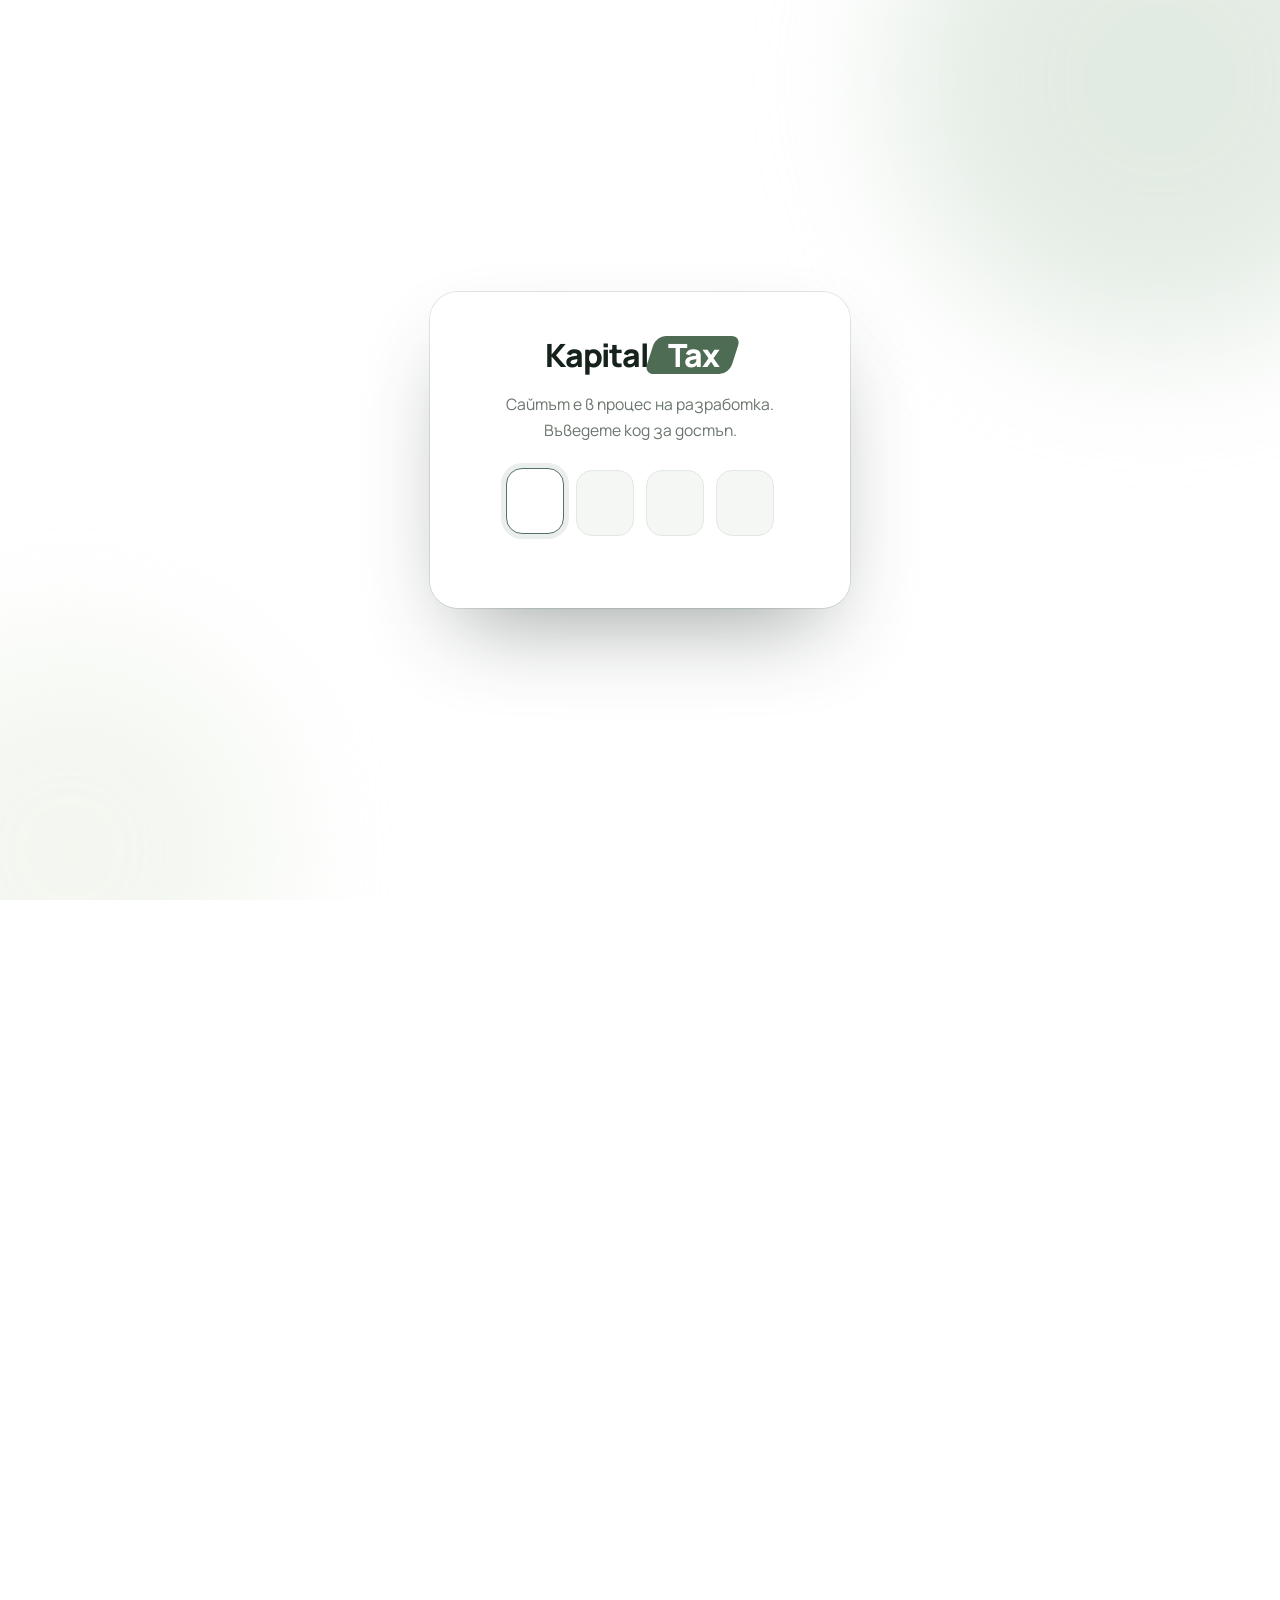
==== commit afb3a9a8: "Ново лого и адрес на офиса в Пловдив Co-Authored-By: Claude Opus 5.5 <noreply@anthropic.com>" ====
--- a/ceni.html
+++ b/ceni.html
@@ -14,7 +14,7 @@
   <script src="assets/js/gate.js"></script>
 </head>
 <body data-page="ceni">
-  <div class="loader"><span class="logo-mark">K</span></div>
+  <div class="loader"><span class="wm"><span class="wm-k">Kapital</span><span class="wm-t">Tax</span></span></div>
   <header id="site-header"></header>
 
   <main>
--- a/assets/css/styles.css
+++ b/assets/css/styles.css
@@ -805,3 +805,16 @@
 .staff-note b { color: var(--ink); display: block; margin-bottom: 4px; }
 .staff-note p { margin: 0; color: var(--text); font-size: .97rem; }
 .staff-note strong { color: var(--sage-700); }
+
+/* лого Kapital Tax */
+.wm { display: inline-flex; align-items: center; font-family: "Manrope", sans-serif; font-weight: 800; font-size: 1.5rem; letter-spacing: -.035em; line-height: 1; }
+.wm-k { color: #16231c; }
+.wm-t { position: relative; z-index: 0; color: #fff; padding: .08em .5em .12em .55em; margin-left: .06em; }
+.wm-t::before { content: ""; position: absolute; inset: 0; z-index: -1; background: #4e6b54; border-radius: .3em; transform: skewX(-18deg); transition: background .3s; }
+.logo { gap: 0; }
+.logo:hover .wm-t::before { background: #3f5a4b; }
+.footer .wm-k { color: #fff; }
+.footer .wm-t::before { background: #5f7d68; }
+.loader .wm { font-size: 2.6rem; animation: loaderPulse 1s var(--ease) infinite alternate; }
+@keyframes loaderPulse { from { transform: scale(.96); opacity: .7; } to { transform: scale(1.02); opacity: 1; } }
+@media (max-width: 640px) { .header .wm { font-size: 1.3rem; } }
